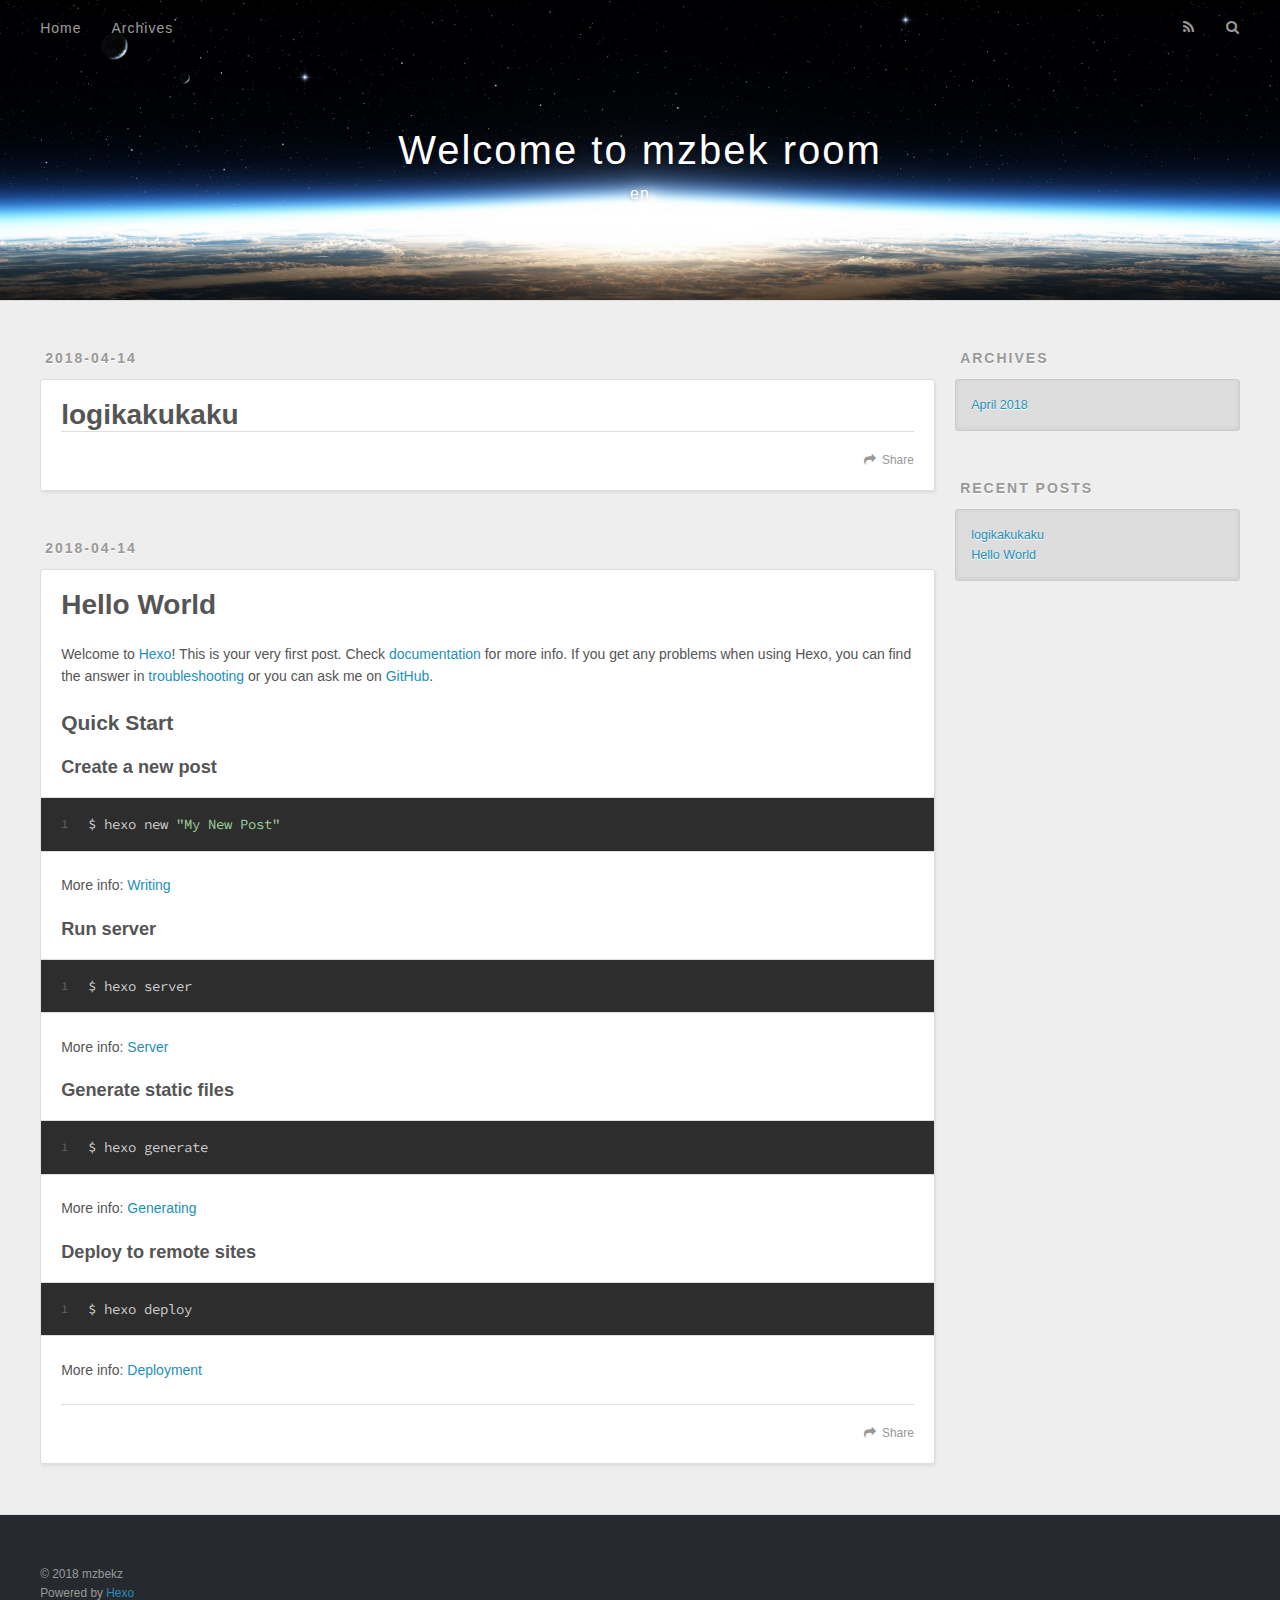
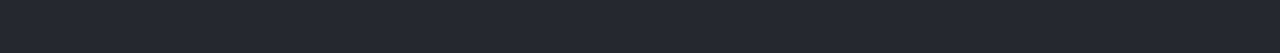
==== index.html @ 64d7f8b0 "take what u can, give nothing back" ====
<!DOCTYPE html>
<html>
<head>
  <meta charset="utf-8">
  

  
  <title>Welcome to mzbek room</title>
  <meta name="viewport" content="width=device-width, initial-scale=1, maximum-scale=1">
  <meta property="og:type" content="website">
<meta property="og:title" content="Welcome to mzbek room">
<meta property="og:url" content="http://mamuth017.github.io/index.html">
<meta property="og:site_name" content="Welcome to mzbek room">
<meta property="og:locale" content="en">
<meta name="twitter:card" content="summary">
<meta name="twitter:title" content="Welcome to mzbek room">
  
    <link rel="alternate" href="/atom.xml" title="Welcome to mzbek room" type="application/atom+xml">
  
  
    <link rel="icon" href="/favicon.png">
  
  
    <link href="//fonts.googleapis.com/css?family=Source+Code+Pro" rel="stylesheet" type="text/css">
  
  <link rel="stylesheet" href="/css/style.css">
</head>

<body>
  <div id="container">
    <div id="wrap">
      <header id="header">
  <div id="banner"></div>
  <div id="header-outer" class="outer">
    <div id="header-title" class="inner">
      <h1 id="logo-wrap">
        <a href="/" id="logo">Welcome to mzbek room</a>
      </h1>
      
        <h2 id="subtitle-wrap">
          <a href="/" id="subtitle">en</a>
        </h2>
      
    </div>
    <div id="header-inner" class="inner">
      <nav id="main-nav">
        <a id="main-nav-toggle" class="nav-icon"></a>
        
          <a class="main-nav-link" href="/">Home</a>
        
          <a class="main-nav-link" href="/archives">Archives</a>
        
      </nav>
      <nav id="sub-nav">
        
          <a id="nav-rss-link" class="nav-icon" href="/atom.xml" title="RSS Feed"></a>
        
        <a id="nav-search-btn" class="nav-icon" title="Search"></a>
      </nav>
      <div id="search-form-wrap">
        <form action="//google.com/search" method="get" accept-charset="UTF-8" class="search-form"><input type="search" name="q" class="search-form-input" placeholder="Search"><button type="submit" class="search-form-submit">&#xF002;</button><input type="hidden" name="sitesearch" value="http://mamuth017.github.io"></form>
      </div>
    </div>
  </div>
</header>
      <div class="outer">
        <section id="main">
  
    <article id="post-logikakukaku" class="article article-type-post" itemscope itemprop="blogPost">
  <div class="article-meta">
    <a href="/2018/04/14/logikakukaku/" class="article-date">
  <time datetime="2018-04-14T16:59:26.000Z" itemprop="datePublished">2018-04-14</time>
</a>
    
  </div>
  <div class="article-inner">
    
    
      <header class="article-header">
        
  
    <h1 itemprop="name">
      <a class="article-title" href="/2018/04/14/logikakukaku/">logikakukaku</a>
    </h1>
  

      </header>
    
    <div class="article-entry" itemprop="articleBody">
      
        
      
    </div>
    <footer class="article-footer">
      <a data-url="http://mamuth017.github.io/2018/04/14/logikakukaku/" data-id="cjfzqhew10001t8jacd1v0y95" class="article-share-link">Share</a>
      
      
    </footer>
  </div>
  
</article>


  
    <article id="post-hello-world" class="article article-type-post" itemscope itemprop="blogPost">
  <div class="article-meta">
    <a href="/2018/04/14/hello-world/" class="article-date">
  <time datetime="2018-04-14T16:30:53.271Z" itemprop="datePublished">2018-04-14</time>
</a>
    
  </div>
  <div class="article-inner">
    
    
      <header class="article-header">
        
  
    <h1 itemprop="name">
      <a class="article-title" href="/2018/04/14/hello-world/">Hello World</a>
    </h1>
  

      </header>
    
    <div class="article-entry" itemprop="articleBody">
      
        <p>Welcome to <a href="https://hexo.io/" target="_blank" rel="noopener">Hexo</a>! This is your very first post. Check <a href="https://hexo.io/docs/" target="_blank" rel="noopener">documentation</a> for more info. If you get any problems when using Hexo, you can find the answer in <a href="https://hexo.io/docs/troubleshooting.html" target="_blank" rel="noopener">troubleshooting</a> or you can ask me on <a href="https://github.com/hexojs/hexo/issues" target="_blank" rel="noopener">GitHub</a>.</p>
<h2 id="Quick-Start"><a href="#Quick-Start" class="headerlink" title="Quick Start"></a>Quick Start</h2><h3 id="Create-a-new-post"><a href="#Create-a-new-post" class="headerlink" title="Create a new post"></a>Create a new post</h3><figure class="highlight bash"><table><tr><td class="gutter"><pre><span class="line">1</span><br></pre></td><td class="code"><pre><span class="line">$ hexo new <span class="string">"My New Post"</span></span><br></pre></td></tr></table></figure>
<p>More info: <a href="https://hexo.io/docs/writing.html" target="_blank" rel="noopener">Writing</a></p>
<h3 id="Run-server"><a href="#Run-server" class="headerlink" title="Run server"></a>Run server</h3><figure class="highlight bash"><table><tr><td class="gutter"><pre><span class="line">1</span><br></pre></td><td class="code"><pre><span class="line">$ hexo server</span><br></pre></td></tr></table></figure>
<p>More info: <a href="https://hexo.io/docs/server.html" target="_blank" rel="noopener">Server</a></p>
<h3 id="Generate-static-files"><a href="#Generate-static-files" class="headerlink" title="Generate static files"></a>Generate static files</h3><figure class="highlight bash"><table><tr><td class="gutter"><pre><span class="line">1</span><br></pre></td><td class="code"><pre><span class="line">$ hexo generate</span><br></pre></td></tr></table></figure>
<p>More info: <a href="https://hexo.io/docs/generating.html" target="_blank" rel="noopener">Generating</a></p>
<h3 id="Deploy-to-remote-sites"><a href="#Deploy-to-remote-sites" class="headerlink" title="Deploy to remote sites"></a>Deploy to remote sites</h3><figure class="highlight bash"><table><tr><td class="gutter"><pre><span class="line">1</span><br></pre></td><td class="code"><pre><span class="line">$ hexo deploy</span><br></pre></td></tr></table></figure>
<p>More info: <a href="https://hexo.io/docs/deployment.html" target="_blank" rel="noopener">Deployment</a></p>

      
    </div>
    <footer class="article-footer">
      <a data-url="http://mamuth017.github.io/2018/04/14/hello-world/" data-id="cjfzqhevt0000t8jaub0g9c91" class="article-share-link">Share</a>
      
      
    </footer>
  </div>
  
</article>


  


</section>
        
          <aside id="sidebar">
  
    

  
    

  
    
  
    
  <div class="widget-wrap">
    <h3 class="widget-title">Archives</h3>
    <div class="widget">
      <ul class="archive-list"><li class="archive-list-item"><a class="archive-list-link" href="/archives/2018/04/">April 2018</a></li></ul>
    </div>
  </div>


  
    
  <div class="widget-wrap">
    <h3 class="widget-title">Recent Posts</h3>
    <div class="widget">
      <ul>
        
          <li>
            <a href="/2018/04/14/logikakukaku/">logikakukaku</a>
          </li>
        
          <li>
            <a href="/2018/04/14/hello-world/">Hello World</a>
          </li>
        
      </ul>
    </div>
  </div>

  
</aside>
        
      </div>
      <footer id="footer">
  
  <div class="outer">
    <div id="footer-info" class="inner">
      &copy; 2018 mzbekz<br>
      Powered by <a href="http://hexo.io/" target="_blank">Hexo</a>
    </div>
  </div>
</footer>
    </div>
    <nav id="mobile-nav">
  
    <a href="/" class="mobile-nav-link">Home</a>
  
    <a href="/archives" class="mobile-nav-link">Archives</a>
  
</nav>
    

<script src="//ajax.googleapis.com/ajax/libs/jquery/2.0.3/jquery.min.js"></script>


  <link rel="stylesheet" href="/fancybox/jquery.fancybox.css">
  <script src="/fancybox/jquery.fancybox.pack.js"></script>


<script src="/js/script.js"></script>



  </div>
</body>
</html>
---- css/style.css ----
body {
  width: 100%;
}
body:before,
body:after {
  content: "";
  display: table;
}
body:after {
  clear: both;
}
html,
body,
div,
span,
applet,
object,
iframe,
h1,
h2,
h3,
h4,
h5,
h6,
p,
blockquote,
pre,
a,
abbr,
acronym,
address,
big,
cite,
code,
del,
dfn,
em,
img,
ins,
kbd,
q,
s,
samp,
small,
strike,
strong,
sub,
sup,
tt,
var,
dl,
dt,
dd,
ol,
ul,
li,
fieldset,
form,
label,
legend,
table,
caption,
tbody,
tfoot,
thead,
tr,
th,
td {
  margin: 0;
  padding: 0;
  border: 0;
  outline: 0;
  font-weight: inherit;
  font-style: inherit;
  font-family: inherit;
  font-size: 100%;
  vertical-align: baseline;
}
body {
  line-height: 1;
  color: #000;
  background: #fff;
}
ol,
ul {
  list-style: none;
}
table {
  border-collapse: separate;
  border-spacing: 0;
  vertical-align: middle;
}
caption,
th,
td {
  text-align: left;
  font-weight: normal;
  vertical-align: middle;
}
a img {
  border: none;
}
input,
button {
  margin: 0;
  padding: 0;
}
input::-moz-focus-inner,
button::-moz-focus-inner {
  border: 0;
  padding: 0;
}
@font-face {
  font-family: FontAwesome;
  font-style: normal;
  font-weight: normal;
  src: url("fonts/fontawesome-webfont.eot?v=#4.0.3");
  src: url("fonts/fontawesome-webfont.eot?#iefix&v=#4.0.3") format("embedded-opentype"), url("fonts/fontawesome-webfont.woff?v=#4.0.3") format("woff"), url("fonts/fontawesome-webfont.ttf?v=#4.0.3") format("truetype"), url("fonts/fontawesome-webfont.svg#fontawesomeregular?v=#4.0.3") format("svg");
}
html,
body,
#container {
  height: 100%;
}
body {
  background: #eee;
  font: 14px -apple-system, BlinkMacSystemFont, "Segoe UI", "Roboto", "Oxygen", "Ubuntu", "Cantarell", "Fira Sans", "Droid Sans", "Helvetica Neue", sans-serif;
  -webkit-text-size-adjust: 100%;
}
.outer {
  max-width: 1220px;
  margin: 0 auto;
  padding: 0 20px;
}
.outer:before,
.outer:after {
  content: "";
  display: table;
}
.outer:after {
  clear: both;
}
.inner {
  display: inline;
  float: left;
  width: 98.33333333333333%;
  margin: 0 0.833333333333333%;
}
.left,
.alignleft {
  float: left;
}
.right,
.alignright {
  float: right;
}
.clear {
  clear: both;
}
#container {
  position: relative;
}
.mobile-nav-on {
  overflow: hidden;
}
#wrap {
  height: 100%;
  width: 100%;
  position: absolute;
  top: 0;
  left: 0;
  -webkit-transition: 0.2s ease-out;
  -moz-transition: 0.2s ease-out;
  -ms-transition: 0.2s ease-out;
  transition: 0.2s ease-out;
  z-index: 1;
  background: #eee;
}
.mobile-nav-on #wrap {
  left: 280px;
}
@media screen and (min-width: 768px) {
  #main {
    display: inline;
    float: left;
    width: 73.33333333333333%;
    margin: 0 0.833333333333333%;
  }
}
.article-date,
.article-category-link,
.archive-year,
.widget-title {
  text-decoration: none;
  text-transform: uppercase;
  letter-spacing: 2px;
  color: #999;
  margin-bottom: 1em;
  margin-left: 5px;
  line-height: 1em;
  text-shadow: 0 1px #fff;
  font-weight: bold;
}
.article-inner,
.archive-article-inner {
  background: #fff;
  -webkit-box-shadow: 1px 2px 3px #ddd;
  box-shadow: 1px 2px 3px #ddd;
  border: 1px solid #ddd;
  border-radius: 3px;
}
.article-entry h1,
.widget h1 {
  font-size: 2em;
}
.article-entry h2,
.widget h2 {
  font-size: 1.5em;
}
.article-entry h3,
.widget h3 {
  font-size: 1.3em;
}
.article-entry h4,
.widget h4 {
  font-size: 1.2em;
}
.article-entry h5,
.widget h5 {
  font-size: 1em;
}
.article-entry h6,
.widget h6 {
  font-size: 1em;
  color: #999;
}
.article-entry hr,
.widget hr {
  border: 1px dashed #ddd;
}
.article-entry strong,
.widget strong {
  font-weight: bold;
}
.article-entry em,
.widget em,
.article-entry cite,
.widget cite {
  font-style: italic;
}
.article-entry sup,
.widget sup,
.article-entry sub,
.widget sub {
  font-size: 0.75em;
  line-height: 0;
  position: relative;
  vertical-align: baseline;
}
.article-entry sup,
.widget sup {
  top: -0.5em;
}
.article-entry sub,
.widget sub {
  bottom: -0.2em;
}
.article-entry small,
.widget small {
  font-size: 0.85em;
}
.article-entry acronym,
.widget acronym,
.article-entry abbr,
.widget abbr {
  border-bottom: 1px dotted;
}
.article-entry ul,
.widget ul,
.article-entry ol,
.widget ol,
.article-entry dl,
.widget dl {
  margin: 0 20px;
  line-height: 1.6em;
}
.article-entry ul ul,
.widget ul ul,
.article-entry ol ul,
.widget ol ul,
.article-entry ul ol,
.widget ul ol,
.article-entry ol ol,
.widget ol ol {
  margin-top: 0;
  margin-bottom: 0;
}
.article-entry ul,
.widget ul {
  list-style: disc;
}
.article-entry ol,
.widget ol {
  list-style: decimal;
}
.article-entry dt,
.widget dt {
  font-weight: bold;
}
#header {
  height: 300px;
  position: relative;
  border-bottom: 1px solid #ddd;
}
#header:before,
#header:after {
  content: "";
  position: absolute;
  left: 0;
  right: 0;
  height: 40px;
}
#header:before {
  top: 0;
  background: -webkit-linear-gradient(rgba(0,0,0,0.2), transparent);
  background: -moz-linear-gradient(rgba(0,0,0,0.2), transparent);
  background: -ms-linear-gradient(rgba(0,0,0,0.2), transparent);
  background: linear-gradient(rgba(0,0,0,0.2), transparent);
}
#header:after {
  bottom: 0;
  background: -webkit-linear-gradient(transparent, rgba(0,0,0,0.2));
  background: -moz-linear-gradient(transparent, rgba(0,0,0,0.2));
  background: -ms-linear-gradient(transparent, rgba(0,0,0,0.2));
  background: linear-gradient(transparent, rgba(0,0,0,0.2));
}
#header-outer {
  height: 100%;
  position: relative;
}
#header-inner {
  position: relative;
  overflow: hidden;
}
#banner {
  position: absolute;
  top: 0;
  left: 0;
  width: 100%;
  height: 100%;
  background: url("images/banner.jpg") center #000;
  -webkit-background-size: cover;
  -moz-background-size: cover;
  background-size: cover;
  z-index: -1;
}
#header-title {
  text-align: center;
  height: 40px;
  position: absolute;
  top: 50%;
  left: 0;
  margin-top: -20px;
}
#logo,
#subtitle {
  text-decoration: none;
  color: #fff;
  font-weight: 300;
  text-shadow: 0 1px 4px rgba(0,0,0,0.3);
}
#logo {
  font-size: 40px;
  line-height: 40px;
  letter-spacing: 2px;
}
#subtitle {
  font-size: 16px;
  line-height: 16px;
  letter-spacing: 1px;
}
#subtitle-wrap {
  margin-top: 16px;
}
#main-nav {
  float: left;
  margin-left: -15px;
}
.nav-icon,
.main-nav-link {
  float: left;
  color: #fff;
  opacity: 0.6;
  text-decoration: none;
  text-shadow: 0 1px rgba(0,0,0,0.2);
  -webkit-transition: opacity 0.2s;
  -moz-transition: opacity 0.2s;
  -ms-transition: opacity 0.2s;
  transition: opacity 0.2s;
  display: block;
  padding: 20px 15px;
}
.nav-icon:hover,
.main-nav-link:hover {
  opacity: 1;
}
.nav-icon {
  font-family: FontAwesome;
  text-align: center;
  font-size: 14px;
  width: 14px;
  height: 14px;
  padding: 20px 15px;
  position: relative;
  cursor: pointer;
}
.main-nav-link {
  font-weight: 300;
  letter-spacing: 1px;
}
@media screen and (max-width: 479px) {
  .main-nav-link {
    display: none;
  }
}
#main-nav-toggle {
  display: none;
}
#main-nav-toggle:before {
  content: "\f0c9";
}
@media screen and (max-width: 479px) {
  #main-nav-toggle {
    display: block;
  }
}
#sub-nav {
  float: right;
  margin-right: -15px;
}
#nav-rss-link:before {
  content: "\f09e";
}
#nav-search-btn:before {
  content: "\f002";
}
#search-form-wrap {
  position: absolute;
  top: 15px;
  width: 150px;
  height: 30px;
  right: -150px;
  opacity: 0;
  -webkit-transition: 0.2s ease-out;
  -moz-transition: 0.2s ease-out;
  -ms-transition: 0.2s ease-out;
  transition: 0.2s ease-out;
}
#search-form-wrap.on {
  opacity: 1;
  right: 0;
}
@media screen and (max-width: 479px) {
  #search-form-wrap {
    width: 100%;
    right: -100%;
  }
}
.search-form {
  position: absolute;
  top: 0;
  left: 0;
  right: 0;
  background: #fff;
  padding: 5px 15px;
  border-radius: 15px;
  -webkit-box-shadow: 0 0 10px rgba(0,0,0,0.3);
  box-shadow: 0 0 10px rgba(0,0,0,0.3);
}
.search-form-input {
  border: none;
  background: none;
  color: #555;
  width: 100%;
  font: 13px -apple-system, BlinkMacSystemFont, "Segoe UI", "Roboto", "Oxygen", "Ubuntu", "Cantarell", "Fira Sans", "Droid Sans", "Helvetica Neue", sans-serif;
  outline: none;
}
.search-form-input::-webkit-search-results-decoration,
.search-form-input::-webkit-search-cancel-button {
  -webkit-appearance: none;
}
.search-form-submit {
  position: absolute;
  top: 50%;
  right: 10px;
  margin-top: -7px;
  font: 13px FontAwesome;
  border: none;
  background: none;
  color: #bbb;
  cursor: pointer;
}
.search-form-submit:hover,
.search-form-submit:focus {
  color: #777;
}
.article {
  margin: 50px 0;
}
.article-inner {
  overflow: hidden;
}
.article-meta:before,
.article-meta:after {
  content: "";
  display: table;
}
.article-meta:after {
  clear: both;
}
.article-date {
  float: left;
}
.article-category {
  float: left;
  line-height: 1em;
  color: #ccc;
  text-shadow: 0 1px #fff;
  margin-left: 8px;
}
.article-category:before {
  content: "\2022";
}
.article-category-link {
  margin: 0 12px 1em;
}
.article-header {
  padding: 20px 20px 0;
}
.article-title {
  text-decoration: none;
  font-size: 2em;
  font-weight: bold;
  color: #555;
  line-height: 1.1em;
  -webkit-transition: color 0.2s;
  -moz-transition: color 0.2s;
  -ms-transition: color 0.2s;
  transition: color 0.2s;
}
a.article-title:hover {
  color: #258fb8;
}
.article-entry {
  color: #555;
  padding: 0 20px;
}
.article-entry:before,
.article-entry:after {
  content: "";
  display: table;
}
.article-entry:after {
  clear: both;
}
.article-entry p,
.article-entry table {
  line-height: 1.6em;
  margin: 1.6em 0;
}
.article-entry h1,
.article-entry h2,
.article-entry h3,
.article-entry h4,
.article-entry h5,
.article-entry h6 {
  font-weight: bold;
}
.article-entry h1,
.article-entry h2,
.article-entry h3,
.article-entry h4,
.article-entry h5,
.article-entry h6 {
  line-height: 1.1em;
  margin: 1.1em 0;
}
.article-entry a {
  color: #258fb8;
  text-decoration: none;
}
.article-entry a:hover {
  text-decoration: underline;
}
.article-entry ul,
.article-entry ol,
.article-entry dl {
  margin-top: 1.6em;
  margin-bottom: 1.6em;
}
.article-entry img,
.article-entry video {
  max-width: 100%;
  height: auto;
  display: block;
  margin: auto;
}
.article-entry iframe {
  border: none;
}
.article-entry table {
  width: 100%;
  border-collapse: collapse;
  border-spacing: 0;
}
.article-entry th {
  font-weight: bold;
  border-bottom: 3px solid #ddd;
  padding-bottom: 0.5em;
}
.article-entry td {
  border-bottom: 1px solid #ddd;
  padding: 10px 0;
}
.article-entry blockquote {
  font-family: Georgia, "Times New Roman", serif;
  font-size: 1.4em;
  margin: 1.6em 20px;
  text-align: center;
}
.article-entry blockquote footer {
  font-size: 14px;
  margin: 1.6em 0;
  font-family: -apple-system, BlinkMacSystemFont, "Segoe UI", "Roboto", "Oxygen", "Ubuntu", "Cantarell", "Fira Sans", "Droid Sans", "Helvetica Neue", sans-serif;
}
.article-entry blockquote footer cite:before {
  content: "—";
  padding: 0 0.5em;
}
.article-entry .pullquote {
  text-align: left;
  width: 45%;
  margin: 0;
}
.article-entry .pullquote.left {
  margin-left: 0.5em;
  margin-right: 1em;
}
.article-entry .pullquote.right {
  margin-right: 0.5em;
  margin-left: 1em;
}
.article-entry .caption {
  color: #999;
  display: block;
  font-size: 0.9em;
  margin-top: 0.5em;
  position: relative;
  text-align: center;
}
.article-entry .video-container {
  position: relative;
  padding-top: 56.25%;
  height: 0;
  overflow: hidden;
}
.article-entry .video-container iframe,
.article-entry .video-container object,
.article-entry .video-container embed {
  position: absolute;
  top: 0;
  left: 0;
  width: 100%;
  height: 100%;
  margin-top: 0;
}
.article-more-link a {
  display: inline-block;
  line-height: 1em;
  padding: 6px 15px;
  border-radius: 15px;
  background: #eee;
  color: #999;
  text-shadow: 0 1px #fff;
  text-decoration: none;
}
.article-more-link a:hover {
  background: #258fb8;
  color: #fff;
  text-decoration: none;
  text-shadow: 0 1px #1e7293;
}
.article-footer {
  font-size: 0.85em;
  line-height: 1.6em;
  border-top: 1px solid #ddd;
  padding-top: 1.6em;
  margin: 0 20px 20px;
}
.article-footer:before,
.article-footer:after {
  content: "";
  display: table;
}
.article-footer:after {
  clear: both;
}
.article-footer a {
  color: #999;
  text-decoration: none;
}
.article-footer a:hover {
  color: #555;
}
.article-tag-list-item {
  float: left;
  margin-right: 10px;
}
.article-tag-list-link:before {
  content: "#";
}
.article-comment-link {
  float: right;
}
.article-comment-link:before {
  content: "\f075";
  font-family: FontAwesome;
  padding-right: 8px;
}
.article-share-link {
  cursor: pointer;
  float: right;
  margin-left: 20px;
}
.article-share-link:before {
  content: "\f064";
  font-family: FontAwesome;
  padding-right: 6px;
}
#article-nav {
  position: relative;
}
#article-nav:before,
#article-nav:after {
  content: "";
  display: table;
}
#article-nav:after {
  clear: both;
}
@media screen and (min-width: 768px) {
  #article-nav {
    margin: 50px 0;
  }
  #article-nav:before {
    width: 8px;
    height: 8px;
    position: absolute;
    top: 50%;
    left: 50%;
    margin-top: -4px;
    margin-left: -4px;
    content: "";
    border-radius: 50%;
    background: #ddd;
    -webkit-box-shadow: 0 1px 2px #fff;
    box-shadow: 0 1px 2px #fff;
  }
}
.article-nav-link-wrap {
  text-decoration: none;
  text-shadow: 0 1px #fff;
  color: #999;
  -webkit-box-sizing: border-box;
  -moz-box-sizing: border-box;
  box-sizing: border-box;
  margin-top: 50px;
  text-align: center;
  display: block;
}
.article-nav-link-wrap:hover {
  color: #555;
}
@media screen and (min-width: 768px) {
  .article-nav-link-wrap {
    width: 50%;
    margin-top: 0;
  }
}
@media screen and (min-width: 768px) {
  #article-nav-newer {
    float: left;
    text-align: right;
    padding-right: 20px;
  }
}
@media screen and (min-width: 768px) {
  #article-nav-older {
    float: right;
    text-align: left;
    padding-left: 20px;
  }
}
.article-nav-caption {
  text-transform: uppercase;
  letter-spacing: 2px;
  color: #ddd;
  line-height: 1em;
  font-weight: bold;
}
#article-nav-newer .article-nav-caption {
  margin-right: -2px;
}
.article-nav-title {
  font-size: 0.85em;
  line-height: 1.6em;
  margin-top: 0.5em;
}
.article-share-box {
  position: absolute;
  display: none;
  background: #fff;
  -webkit-box-shadow: 1px 2px 10px rgba(0,0,0,0.2);
  box-shadow: 1px 2px 10px rgba(0,0,0,0.2);
  border-radius: 3px;
  margin-left: -145px;
  overflow: hidden;
  z-index: 1;
}
.article-share-box.on {
  display: block;
}
.article-share-input {
  width: 100%;
  background: none;
  -webkit-box-sizing: border-box;
  -moz-box-sizing: border-box;
  box-sizing: border-box;
  font: 14px -apple-system, BlinkMacSystemFont, "Segoe UI", "Roboto", "Oxygen", "Ubuntu", "Cantarell", "Fira Sans", "Droid Sans", "Helvetica Neue", sans-serif;
  padding: 0 15px;
  color: #555;
  outline: none;
  border: 1px solid #ddd;
  border-radius: 3px 3px 0 0;
  height: 36px;
  line-height: 36px;
}
.article-share-links {
  background: #eee;
}
.article-share-links:before,
.article-share-links:after {
  content: "";
  display: table;
}
.article-share-links:after {
  clear: both;
}
.article-share-twitter,
.article-share-facebook,
.article-share-pinterest,
.article-share-google {
  width: 50px;
  height: 36px;
  display: block;
  float: left;
  position: relative;
  color: #999;
  text-shadow: 0 1px #fff;
}
.article-share-twitter:before,
.article-share-facebook:before,
.article-share-pinterest:before,
.article-share-google:before {
  font-size: 20px;
  font-family: FontAwesome;
  width: 20px;
  height: 20px;
  position: absolute;
  top: 50%;
  left: 50%;
  margin-top: -10px;
  margin-left: -10px;
  text-align: center;
}
.article-share-twitter:hover,
.article-share-facebook:hover,
.article-share-pinterest:hover,
.article-share-google:hover {
  color: #fff;
}
.article-share-twitter:before {
  content: "\f099";
}
.article-share-twitter:hover {
  background: #00aced;
  text-shadow: 0 1px #008abe;
}
.article-share-facebook:before {
  content: "\f09a";
}
.article-share-facebook:hover {
  background: #3b5998;
  text-shadow: 0 1px #2f477a;
}
.article-share-pinterest:before {
  content: "\f0d2";
}
.article-share-pinterest:hover {
  background: #cb2027;
  text-shadow: 0 1px #a21a1f;
}
.article-share-google:before {
  content: "\f0d5";
}
.article-share-google:hover {
  background: #dd4b39;
  text-shadow: 0 1px #be3221;
}
.article-gallery {
  background: #000;
  position: relative;
}
.article-gallery-photos {
  position: relative;
  overflow: hidden;
}
.article-gallery-img {
  display: none;
  max-width: 100%;
}
.article-gallery-img:first-child {
  display: block;
}
.article-gallery-img.loaded {
  position: absolute;
  display: block;
}
.article-gallery-img img {
  display: block;
  max-width: 100%;
  margin: 0 auto;
}
#comments {
  background: #fff;
  -webkit-box-shadow: 1px 2px 3px #ddd;
  box-shadow: 1px 2px 3px #ddd;
  padding: 20px;
  border: 1px solid #ddd;
  border-radius: 3px;
  margin: 50px 0;
}
#comments a {
  color: #258fb8;
}
.archives-wrap {
  margin: 50px 0;
}
.archives:before,
.archives:after {
  content: "";
  display: table;
}
.archives:after {
  clear: both;
}
.archive-year-wrap {
  margin-bottom: 1em;
}
.archives {
  -webkit-column-gap: 10px;
  -moz-column-gap: 10px;
  column-gap: 10px;
}
@media screen and (min-width: 480px) and (max-width: 767px) {
  .archives {
    -webkit-column-count: 2;
    -moz-column-count: 2;
    column-count: 2;
  }
}
@media screen and (min-width: 768px) {
  .archives {
    -webkit-column-count: 3;
    -moz-column-count: 3;
    column-count: 3;
  }
}
.archive-article {
  -webkit-column-break-inside: avoid;
  page-break-inside: avoid;
  overflow: hidden;
  break-inside: avoid-column;
}
.archive-article-inner {
  padding: 10px;
  margin-bottom: 15px;
}
.archive-article-title {
  text-decoration: none;
  font-weight: bold;
  color: #555;
  -webkit-transition: color 0.2s;
  -moz-transition: color 0.2s;
  -ms-transition: color 0.2s;
  transition: color 0.2s;
  line-height: 1.6em;
}
.archive-article-title:hover {
  color: #258fb8;
}
.archive-article-footer {
  margin-top: 1em;
}
.archive-article-date {
  color: #999;
  text-decoration: none;
  font-size: 0.85em;
  line-height: 1em;
  margin-bottom: 0.5em;
  display: block;
}
#page-nav {
  margin: 50px auto;
  background: #fff;
  -webkit-box-shadow: 1px 2px 3px #ddd;
  box-shadow: 1px 2px 3px #ddd;
  border: 1px solid #ddd;
  border-radius: 3px;
  text-align: center;
  color: #999;
  overflow: hidden;
}
#page-nav:before,
#page-nav:after {
  content: "";
  display: table;
}
#page-nav:after {
  clear: both;
}
#page-nav a,
#page-nav span {
  padding: 10px 20px;
  line-height: 1;
  height: 2ex;
}
#page-nav a {
  color: #999;
  text-decoration: none;
}
#page-nav a:hover {
  background: #999;
  color: #fff;
}
#page-nav .prev {
  float: left;
}
#page-nav .next {
  float: right;
}
#page-nav .page-number {
  display: inline-block;
}
@media screen and (max-width: 479px) {
  #page-nav .page-number {
    display: none;
  }
}
#page-nav .current {
  color: #555;
  font-weight: bold;
}
#page-nav .space {
  color: #ddd;
}
#footer {
  background: #262a30;
  padding: 50px 0;
  border-top: 1px solid #ddd;
  color: #999;
}
#footer a {
  color: #258fb8;
  text-decoration: none;
}
#footer a:hover {
  text-decoration: underline;
}
#footer-info {
  line-height: 1.6em;
  font-size: 0.85em;
}
.article-entry pre,
.article-entry .highlight {
  background: #2d2d2d;
  margin: 0 -20px;
  padding: 15px 20px;
  border-style: solid;
  border-color: #ddd;
  border-width: 1px 0;
  overflow: auto;
  color: #ccc;
  line-height: 22.400000000000002px;
}
.article-entry .highlight .gutter pre,
.article-entry .gist .gist-file .gist-data .line-numbers {
  color: #666;
  font-size: 0.85em;
}
.article-entry pre,
.article-entry code {
  font-family: "Source Code Pro", Consolas, Monaco, Menlo, Consolas, monospace;
}
.article-entry code {
  background: #eee;
  text-shadow: 0 1px #fff;
  padding: 0 0.3em;
}
.article-entry pre code {
  background: none;
  text-shadow: none;
  padding: 0;
}
.article-entry .highlight pre {
  border: none;
  margin: 0;
  padding: 0;
}
.article-entry .highlight table {
  margin: 0;
  width: auto;
}
.article-entry .highlight td {
  border: none;
  padding: 0;
}
.article-entry .highlight figcaption {
  font-size: 0.85em;
  color: #999;
  line-height: 1em;
  margin-bottom: 1em;
}
.article-entry .highlight figcaption:before,
.article-entry .highlight figcaption:after {
  content: "";
  display: table;
}
.article-entry .highlight figcaption:after {
  clear: both;
}
.article-entry .highlight figcaption a {
  float: right;
}
.article-entry .highlight .gutter pre {
  text-align: right;
  padding-right: 20px;
}
.article-entry .highlight .line {
  height: 22.400000000000002px;
}
.article-entry .highlight .line.marked {
  background: #515151;
}
.article-entry .gist {
  margin: 0 -20px;
  border-style: solid;
  border-color: #ddd;
  border-width: 1px 0;
  background: #2d2d2d;
  padding: 15px 20px 15px 0;
}
.article-entry .gist .gist-file {
  border: none;
  font-family: "Source Code Pro", Consolas, Monaco, Menlo, Consolas, monospace;
  margin: 0;
}
.article-entry .gist .gist-file .gist-data {
  background: none;
  border: none;
}
.article-entry .gist .gist-file .gist-data .line-numbers {
  background: none;
  border: none;
  padding: 0 20px 0 0;
}
.article-entry .gist .gist-file .gist-data .line-data {
  padding: 0 !important;
}
.article-entry .gist .gist-file .highlight {
  margin: 0;
  padding: 0;
  border: none;
}
.article-entry .gist .gist-file .gist-meta {
  background: #2d2d2d;
  color: #999;
  font: 0.85em -apple-system, BlinkMacSystemFont, "Segoe UI", "Roboto", "Oxygen", "Ubuntu", "Cantarell", "Fira Sans", "Droid Sans", "Helvetica Neue", sans-serif;
  text-shadow: 0 0;
  padding: 0;
  margin-top: 1em;
  margin-left: 20px;
}
.article-entry .gist .gist-file .gist-meta a {
  color: #258fb8;
  font-weight: normal;
}
.article-entry .gist .gist-file .gist-meta a:hover {
  text-decoration: underline;
}
pre .comment,
pre .title {
  color: #999;
}
pre .variable,
pre .attribute,
pre .tag,
pre .regexp,
pre .ruby .constant,
pre .xml .tag .title,
pre .xml .pi,
pre .xml .doctype,
pre .html .doctype,
pre .css .id,
pre .css .class,
pre .css .pseudo {
  color: #f2777a;
}
pre .number,
pre .preprocessor,
pre .built_in,
pre .literal,
pre .params,
pre .constant {
  color: #f99157;
}
pre .class,
pre .ruby .class .title,
pre .css .rules .attribute {
  color: #9c9;
}
pre .string,
pre .value,
pre .inheritance,
pre .header,
pre .ruby .symbol,
pre .xml .cdata {
  color: #9c9;
}
pre .css .hexcolor {
  color: #6cc;
}
pre .function,
pre .python .decorator,
pre .python .title,
pre .ruby .function .title,
pre .ruby .title .keyword,
pre .perl .sub,
pre .javascript .title,
pre .coffeescript .title {
  color: #69c;
}
pre .keyword,
pre .javascript .function {
  color: #c9c;
}
@media screen and (max-width: 479px) {
  #mobile-nav {
    position: absolute;
    top: 0;
    left: 0;
    width: 280px;
    height: 100%;
    background: #191919;
    border-right: 1px solid #fff;
  }
}
@media screen and (max-width: 479px) {
  .mobile-nav-link {
    display: block;
    color: #999;
    text-decoration: none;
    padding: 15px 20px;
    font-weight: bold;
  }
  .mobile-nav-link:hover {
    color: #fff;
  }
}
@media screen and (min-width: 768px) {
  #sidebar {
    display: inline;
    float: left;
    width: 23.333333333333332%;
    margin: 0 0.833333333333333%;
  }
}
.widget-wrap {
  margin: 50px 0;
}
.widget {
  color: #777;
  text-shadow: 0 1px #fff;
  background: #ddd;
  -webkit-box-shadow: 0 -1px 4px #ccc inset;
  box-shadow: 0 -1px 4px #ccc inset;
  border: 1px solid #ccc;
  padding: 15px;
  border-radius: 3px;
}
.widget a {
  color: #258fb8;
  text-decoration: none;
}
.widget a:hover {
  text-decoration: underline;
}
.widget ul ul,
.widget ol ul,
.widget dl ul,
.widget ul ol,
.widget ol ol,
.widget dl ol,
.widget ul dl,
.widget ol dl,
.widget dl dl {
  margin-left: 15px;
  list-style: disc;
}
.widget {
  line-height: 1.6em;
  word-wrap: break-word;
  font-size: 0.9em;
}
.widget ul,
.widget ol {
  list-style: none;
  margin: 0;
}
.widget ul ul,
.widget ol ul,
.widget ul ol,
.widget ol ol {
  margin: 0 20px;
}
.widget ul ul,
.widget ol ul {
  list-style: disc;
}
.widget ul ol,
.widget ol ol {
  list-style: decimal;
}
.category-list-count,
.tag-list-count,
.archive-list-count {
  padding-left: 5px;
  color: #999;
  font-size: 0.85em;
}
.category-list-count:before,
.tag-list-count:before,
.archive-list-count:before {
  content: "(";
}
.category-list-count:after,
.tag-list-count:after,
.archive-list-count:after {
  content: ")";
}
.tagcloud a {
  margin-right: 5px;
  display: inline-block;
}
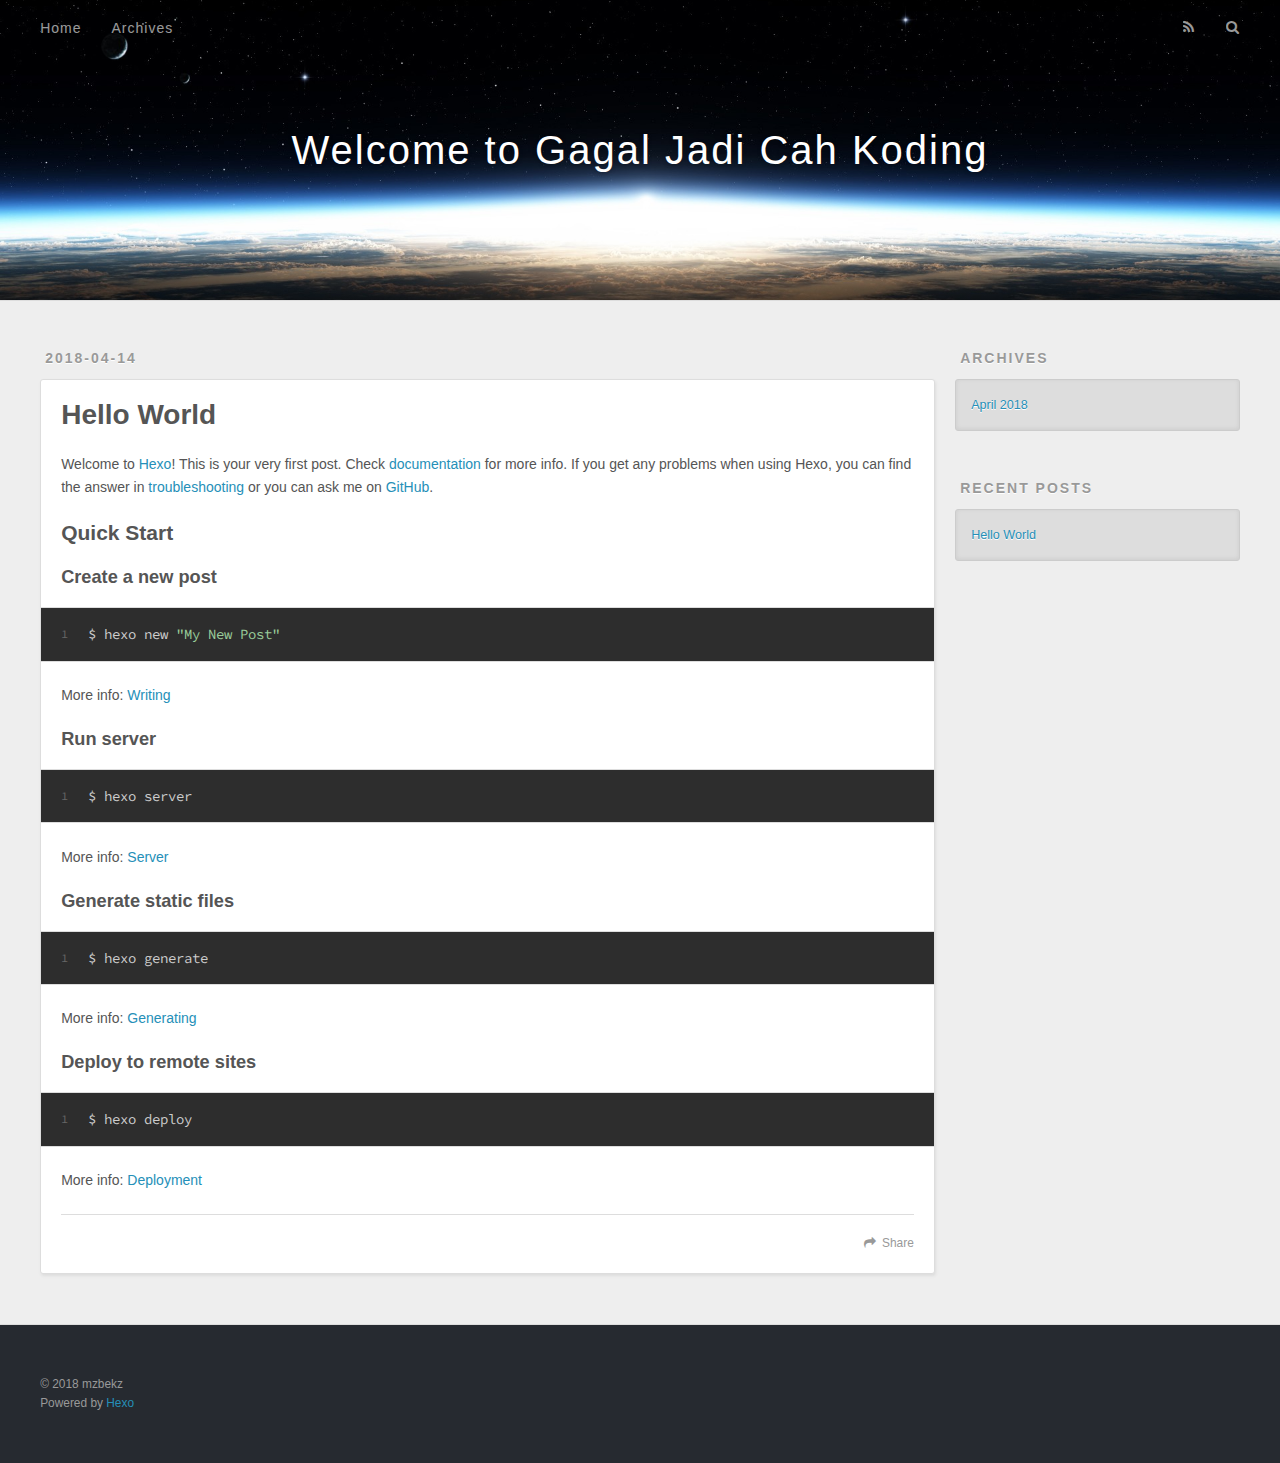
==== commit f66c7dbe: "hashjembut" ====
--- a/index.html
+++ b/index.html
@@ -5,17 +5,17 @@
   
 
   
-  <title>Welcome to mzbek room</title>
+  <title>Welcome to Gagal Jadi Cah Koding</title>
   <meta name="viewport" content="width=device-width, initial-scale=1, maximum-scale=1">
   <meta property="og:type" content="website">
-<meta property="og:title" content="Welcome to mzbek room">
+<meta property="og:title" content="Welcome to Gagal Jadi Cah Koding">
 <meta property="og:url" content="http://mamuth017.github.io/index.html">
-<meta property="og:site_name" content="Welcome to mzbek room">
+<meta property="og:site_name" content="Welcome to Gagal Jadi Cah Koding">
 <meta property="og:locale" content="en">
 <meta name="twitter:card" content="summary">
-<meta name="twitter:title" content="Welcome to mzbek room">
+<meta name="twitter:title" content="Welcome to Gagal Jadi Cah Koding">
   
-    <link rel="alternate" href="/atom.xml" title="Welcome to mzbek room" type="application/atom+xml">
+    <link rel="alternate" href="/atom.xml" title="Welcome to Gagal Jadi Cah Koding" type="application/atom+xml">
   
   
     <link rel="icon" href="/favicon.png">
@@ -34,12 +34,8 @@
   <div id="header-outer" class="outer">
     <div id="header-title" class="inner">
       <h1 id="logo-wrap">
-        <a href="/" id="logo">Welcome to mzbek room</a>
+        <a href="/" id="logo">Welcome to Gagal Jadi Cah Koding</a>
       </h1>
-      
-        <h2 id="subtitle-wrap">
-          <a href="/" id="subtitle">en</a>
-        </h2>
       
     </div>
     <div id="header-inner" class="inner">
@@ -65,42 +61,6 @@
 </header>
       <div class="outer">
         <section id="main">
-  
-    <article id="post-logikakukaku" class="article article-type-post" itemscope itemprop="blogPost">
-  <div class="article-meta">
-    <a href="/2018/04/14/logikakukaku/" class="article-date">
-  <time datetime="2018-04-14T16:59:26.000Z" itemprop="datePublished">2018-04-14</time>
-</a>
-    
-  </div>
-  <div class="article-inner">
-    
-    
-      <header class="article-header">
-        
-  
-    <h1 itemprop="name">
-      <a class="article-title" href="/2018/04/14/logikakukaku/">logikakukaku</a>
-    </h1>
-  
-
-      </header>
-    
-    <div class="article-entry" itemprop="articleBody">
-      
-        
-      
-    </div>
-    <footer class="article-footer">
-      <a data-url="http://mamuth017.github.io/2018/04/14/logikakukaku/" data-id="cjfzqhew10001t8jacd1v0y95" class="article-share-link">Share</a>
-      
-      
-    </footer>
-  </div>
-  
-</article>
-
-
   
     <article id="post-hello-world" class="article article-type-post" itemscope itemprop="blogPost">
   <div class="article-meta">
@@ -137,7 +97,7 @@
       
     </div>
     <footer class="article-footer">
-      <a data-url="http://mamuth017.github.io/2018/04/14/hello-world/" data-id="cjfzqhevt0000t8jaub0g9c91" class="article-share-link">Share</a>
+      <a data-url="http://mamuth017.github.io/2018/04/14/hello-world/" data-id="cjg0fxm250000efja3po4hgfh" class="article-share-link">Share</a>
       
       
     </footer>
@@ -176,10 +136,6 @@
     <h3 class="widget-title">Recent Posts</h3>
     <div class="widget">
       <ul>
-        
-          <li>
-            <a href="/2018/04/14/logikakukaku/">logikakukaku</a>
-          </li>
         
           <li>
             <a href="/2018/04/14/hello-world/">Hello World</a>
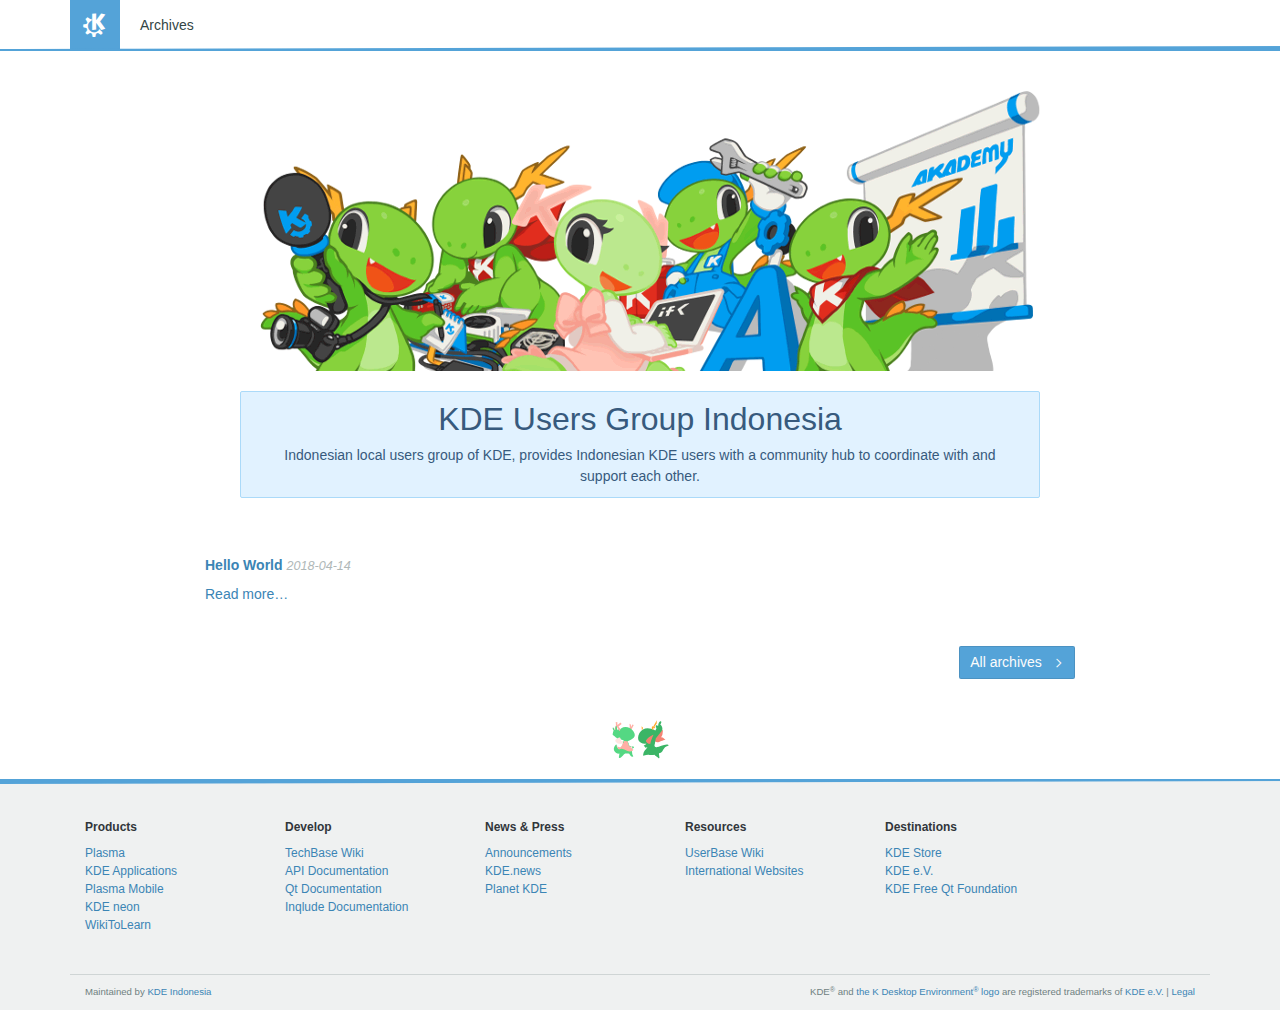
==== commit 2a686193: "hashjembut" ====
--- a/index.html
+++ b/index.html
@@ -1,184 +1,159 @@
-<!DOCTYPE html>
-<html>
-<head>
-  <meta charset="utf-8">
-  
+<html lang="en">
+        
+    <head>
+        <meta charset="utf-8">
+        
+        <title>Welcome to Gagal Jadi Cah Koding</title>
+        <meta name="viewport" content="width=device-width, initial-scale=1, shrink-to-fit=no">
+        <meta name="description" content="">
+        <meta name="author" content="">
+        <link rel="icon" href="favicon.html">
+    
+        <!-- Icons -->
+        <link href="/aether/media/192x192.png" rel="icon" sizes="192x192" />
+        <link href="/aether/media/180x180.png" rel="apple-touch-icon" sizes="180x180" />
+        <link href="/aether/media/128x128.svg" rel="icon" sizes="128x128" />
+        <link href="/aether/media/64x64.svg" rel="icon" sizes="64x64" />
+        <link href="/aether/media/32x32.svg" rel="icon" sizes="32x32" />
+        <link href="/aether/media/24x24.svg" rel="icon" sizes="24x24" />
+        <link href="/aether/media/16x16.svg" rel="icon" sizes="16x16" />
+        
+        <!-- Bootstrap core CSS -->
+        <link rel="stylesheet" href="/css/bootstrap.min.css">
+        
+        <!-- Aether CSS Files -->
+        <link rel="stylesheet" href="/css/aetherCore.css">
+        <link rel="stylesheet" href="/css/glyphs.css">
+        <link rel="stylesheet" href="/css/header.css">
+        <link rel="stylesheet" href="/css/social.css">
 
-  
-  <title>Welcome to Gagal Jadi Cah Koding</title>
-  <meta name="viewport" content="width=device-width, initial-scale=1, maximum-scale=1">
-  <meta property="og:type" content="website">
-<meta property="og:title" content="Welcome to Gagal Jadi Cah Koding">
-<meta property="og:url" content="http://mamuth017.github.io/index.html">
-<meta property="og:site_name" content="Welcome to Gagal Jadi Cah Koding">
-<meta property="og:locale" content="en">
-<meta name="twitter:card" content="summary">
-<meta name="twitter:title" content="Welcome to Gagal Jadi Cah Koding">
-  
-    <link rel="alternate" href="/atom.xml" title="Welcome to Gagal Jadi Cah Koding" type="application/atom+xml">
-  
-  
-    <link rel="icon" href="/favicon.png">
-  
-  
-    <link href="//fonts.googleapis.com/css?family=Source+Code+Pro" rel="stylesheet" type="text/css">
-  
-  <link rel="stylesheet" href="/css/style.css">
-</head>
+        <link rel="stylesheet" href="/css/portal.css">
+        <link rel="stylesheet" href="/css/blog.css">
+        <!-- Page specific, all should be async -->
 
-<body>
-  <div id="container">
-    <div id="wrap">
-      <header id="header">
-  <div id="banner"></div>
-  <div id="header-outer" class="outer">
-    <div id="header-title" class="inner">
-      <h1 id="logo-wrap">
-        <a href="/" id="logo">Welcome to Gagal Jadi Cah Koding</a>
-      </h1>
-      
-    </div>
-    <div id="header-inner" class="inner">
-      <nav id="main-nav">
-        <a id="main-nav-toggle" class="nav-icon"></a>
+        <!-- Font Awesome -->
+        <script defer src="/fontawesome/js/fontawesome-all.js"></script>
         
-          <a class="main-nav-link" href="/">Home</a>
+    </head>
+    
+    <body>
+            <!-- Menu -->
+            
+        <header class="header clearfix">		
+            <nav id="kHeaderNav" class="navbar navbar-toggleable-md container-fluid" >
+                <button class="navbar-toggler navbar-toggler-right" type="button" data-toggle="collapse" data-target="#navbarsExampleDefault" aria-controls="navbarsExampleDefault" aria-expanded="false" aria-label="Toggle navigation">
+                    <span class="navbar-toggler-icon"></span>
+                </button>
+                <a class="navbar-brand active" href="/" id="KGlobalLogo">KDE</a>
+
+                <div class="collapse navbar-collapse" id="navbarsExampleDefault">
+                    <ul class="navbar-nav mr-auto">
+                        
+                        <li class="nav-item">
+                            <a class="nav-item" href="/archives/">Archives</a>
+                        </li>
+                        
+                    </ul>
+                </div>
+            </nav>
+        </header>
+
+            
+        <img src="/images/community-konqis.png" style="width: 100%; max-width: 800px; display: block; margin: 20px auto;" />
+        <aside id="kWelcome" style="max-width: 800px; margin-left: auto; margin-right: auto; text-align: center;">
+            <h2>KDE Users Group Indonesia</h2>
+            Indonesian local users group of KDE, provides Indonesian KDE users with a community hub to coordinate with and support each other.
+        </aside>
+
+        <main class="container" style="width: 100%; max-width: 900px; display: block; margin: 20px auto;">
+            
+            <div class="row">
+                <section id="announcement-feed" class="col-md">
+                    <!-- <h2 style="margin-bottom: 20px;">Recent Posts</h2> -->
+                    
+                        <ul>
+                            <li>
+                                <h1>
+                                    <a href="/2018/04/14/hello-world/">Hello World</a> <i>2018-04-14</i>
+                                </h1>
+                                
+                                <a href="/2018/04/14/hello-world/">Read more…</a>
+                            </li>
+                        </ul>
+                        <br>
+                    
+                    <a href="/archives/" class="button learn-more" style="float: right;">All archives</a>
+                </section>
+            </div>
+            
+        </main>
+
+            
+        <footer id="kFooter" class="footer">
+            <section id="kLinks" class="container">
+                <div class="row">
+                    <nav class="col-sm">
+                        <h3>Products</h3>
+                        <a href="plasma-desktop.html">Plasma</a>
+                        <a href="applications/index.html">KDE Applications</a>
+                        <a href="https://plasma-mobile.org/overview/">Plasma Mobile</a>
+                        <a href="https://neon.kde.org/">KDE neon</a>
+                        <a href="https://wikitolearn.org/" target="_blank">WikiToLearn</a>
+                    </nav>
+                    
+                    <nav class="col-sm">
+                        <h3>Develop</h3>
+                        <a href="https://techbase.kde.org/">TechBase Wiki</a>
+                        <a href="https://api.kde.org/">API Documentation</a>
+                        <a href="https://doc.qt.io/" target="_blank">Qt Documentation</a>
+                        <a href="https://inqlude.org/" target="_blank">Inqlude Documentation</a>
+                    </nav>
+                    
+                    <nav class="col-sm">
+                        <h3>News &amp; Press</h3>
+                        <a href="announcements/index.html">Announcements</a>
+                        <a href="https://dot.kde.org/">KDE.news</a>
+                        <a href="https://planetkde.org/">Planet KDE</a>
+                    </nav>
+                    
+                    <nav class="col-sm">
+                        <h3>Resources</h3>
+                        <a href="https://userbase.kde.org/">UserBase Wiki</a>
+                        <a href="support/international.html">International Websites</a>
+                    </nav>
+                    
+                    <nav class="col-sm">
+                        <h3>Destinations</h3>
+                        <a href="https://store.kde.org/">KDE Store</a>
+                        <a href="https://ev.kde.org/">KDE e.V.</a>
+                        <a href="community/whatiskde/kdefreeqtfoundation.html">KDE Free Qt Foundation</a>
+                    </nav>
+                </div>
+            </section>
         
-          <a class="main-nav-link" href="/archives">Archives</a>
+            <section id="kSocial" class="container kSocialLinks">
+            </section>
         
-      </nav>
-      <nav id="sub-nav">
+            <section id="kLegal" class="container">
+                <div class="row">
+                    <small class="col-4">
+                        Maintained by <a href="https://t.me/kdeid" target="_blank">KDE Indonesia</a>
+                    </small>
+                    <small class="col-8" style="text-align: right;">
+                        KDE<sup>&#174;</sup> and <a href="https://www.kde.org/media/images/trademark_kde_gear_black_logo.png">the K Desktop Environment<sup>&#174;</sup> logo</a> are registered trademarks of <a href="https://ev.kde.org/" title="Homepage of the KDE non-profit Organization">KDE e.V.</a> |
+                        <a href="https://www.kde.org/community/whatiskde/impressum.php">Legal</a>
+                    </small>
+                </div>
+            </section>
+        </footer>
         
-          <a id="nav-rss-link" class="nav-icon" href="/atom.xml" title="RSS Feed"></a>
+            
+        <script src="js/jquery-3.1.1.min.js" defer></script>
+        <script src="js/tether.min.js" defer></script>
+        <script src="js/bootstrap-4.0.0.min.js" defer></script>
+        <script src="js/header.js" defer></script>
+
+        <!-- Disqus Comments -->
         
-        <a id="nav-search-btn" class="nav-icon" title="Search"></a>
-      </nav>
-      <div id="search-form-wrap">
-        <form action="//google.com/search" method="get" accept-charset="UTF-8" class="search-form"><input type="search" name="q" class="search-form-input" placeholder="Search"><button type="submit" class="search-form-submit">&#xF002;</button><input type="hidden" name="sitesearch" value="http://mamuth017.github.io"></form>
-      </div>
-    </div>
-  </div>
-</header>
-      <div class="outer">
-        <section id="main">
-  
-    <article id="post-hello-world" class="article article-type-post" itemscope itemprop="blogPost">
-  <div class="article-meta">
-    <a href="/2018/04/14/hello-world/" class="article-date">
-  <time datetime="2018-04-14T16:30:53.271Z" itemprop="datePublished">2018-04-14</time>
-</a>
-    
-  </div>
-  <div class="article-inner">
-    
-    
-      <header class="article-header">
-        
-  
-    <h1 itemprop="name">
-      <a class="article-title" href="/2018/04/14/hello-world/">Hello World</a>
-    </h1>
-  
-
-      </header>
-    
-    <div class="article-entry" itemprop="articleBody">
-      
-        <p>Welcome to <a href="https://hexo.io/" target="_blank" rel="noopener">Hexo</a>! This is your very first post. Check <a href="https://hexo.io/docs/" target="_blank" rel="noopener">documentation</a> for more info. If you get any problems when using Hexo, you can find the answer in <a href="https://hexo.io/docs/troubleshooting.html" target="_blank" rel="noopener">troubleshooting</a> or you can ask me on <a href="https://github.com/hexojs/hexo/issues" target="_blank" rel="noopener">GitHub</a>.</p>
-<h2 id="Quick-Start"><a href="#Quick-Start" class="headerlink" title="Quick Start"></a>Quick Start</h2><h3 id="Create-a-new-post"><a href="#Create-a-new-post" class="headerlink" title="Create a new post"></a>Create a new post</h3><figure class="highlight bash"><table><tr><td class="gutter"><pre><span class="line">1</span><br></pre></td><td class="code"><pre><span class="line">$ hexo new <span class="string">"My New Post"</span></span><br></pre></td></tr></table></figure>
-<p>More info: <a href="https://hexo.io/docs/writing.html" target="_blank" rel="noopener">Writing</a></p>
-<h3 id="Run-server"><a href="#Run-server" class="headerlink" title="Run server"></a>Run server</h3><figure class="highlight bash"><table><tr><td class="gutter"><pre><span class="line">1</span><br></pre></td><td class="code"><pre><span class="line">$ hexo server</span><br></pre></td></tr></table></figure>
-<p>More info: <a href="https://hexo.io/docs/server.html" target="_blank" rel="noopener">Server</a></p>
-<h3 id="Generate-static-files"><a href="#Generate-static-files" class="headerlink" title="Generate static files"></a>Generate static files</h3><figure class="highlight bash"><table><tr><td class="gutter"><pre><span class="line">1</span><br></pre></td><td class="code"><pre><span class="line">$ hexo generate</span><br></pre></td></tr></table></figure>
-<p>More info: <a href="https://hexo.io/docs/generating.html" target="_blank" rel="noopener">Generating</a></p>
-<h3 id="Deploy-to-remote-sites"><a href="#Deploy-to-remote-sites" class="headerlink" title="Deploy to remote sites"></a>Deploy to remote sites</h3><figure class="highlight bash"><table><tr><td class="gutter"><pre><span class="line">1</span><br></pre></td><td class="code"><pre><span class="line">$ hexo deploy</span><br></pre></td></tr></table></figure>
-<p>More info: <a href="https://hexo.io/docs/deployment.html" target="_blank" rel="noopener">Deployment</a></p>
-
-      
-    </div>
-    <footer class="article-footer">
-      <a data-url="http://mamuth017.github.io/2018/04/14/hello-world/" data-id="cjg0fxm250000efja3po4hgfh" class="article-share-link">Share</a>
-      
-      
-    </footer>
-  </div>
-  
-</article>
-
-
-  
-
-
-</section>
-        
-          <aside id="sidebar">
-  
-    
-
-  
-    
-
-  
-    
-  
-    
-  <div class="widget-wrap">
-    <h3 class="widget-title">Archives</h3>
-    <div class="widget">
-      <ul class="archive-list"><li class="archive-list-item"><a class="archive-list-link" href="/archives/2018/04/">April 2018</a></li></ul>
-    </div>
-  </div>
-
-
-  
-    
-  <div class="widget-wrap">
-    <h3 class="widget-title">Recent Posts</h3>
-    <div class="widget">
-      <ul>
-        
-          <li>
-            <a href="/2018/04/14/hello-world/">Hello World</a>
-          </li>
-        
-      </ul>
-    </div>
-  </div>
-
-  
-</aside>
-        
-      </div>
-      <footer id="footer">
-  
-  <div class="outer">
-    <div id="footer-info" class="inner">
-      &copy; 2018 mzbekz<br>
-      Powered by <a href="http://hexo.io/" target="_blank">Hexo</a>
-    </div>
-  </div>
-</footer>
-    </div>
-    <nav id="mobile-nav">
-  
-    <a href="/" class="mobile-nav-link">Home</a>
-  
-    <a href="/archives" class="mobile-nav-link">Archives</a>
-  
-</nav>
-    
-
-<script src="//ajax.googleapis.com/ajax/libs/jquery/2.0.3/jquery.min.js"></script>
-
-
-  <link rel="stylesheet" href="/fancybox/jquery.fancybox.css">
-  <script src="/fancybox/jquery.fancybox.pack.js"></script>
-
-
-<script src="/js/script.js"></script>
-
-
-
-  </div>
-</body>
-</html>+    </body>
+</html>
--- a/css/aetherCore.css
+++ b/css/aetherCore.css
@@ -0,0 +1,613 @@
+@font-face {
+  font-family: 'Noto Sans';
+  font-weight: 400;
+  font-style: normal;
+  src: url('../Noto-Sans-regular/Noto-Sans-regular.html');
+  src: url('../Noto-Sans-regular/Noto-Sans-regulard41d.html?#iefix') format('embedded-opentype'),
+       local('Noto Sans'),
+       local('Noto-Sans-regular'),
+       url('../Noto-Sans-regular/Noto-Sans-regular-2.html') format('woff2'),
+       url('../Noto-Sans-regular/Noto-Sans-regular-3.html') format('woff'),
+       url('../Noto-Sans-regular/Noto-Sans-regular-4.html') format('truetype'),
+       url('../Noto-Sans-regular/Noto-Sans-regular-5.html#NotoSans') format('svg');
+}
+
+@font-face {
+  font-family: 'Noto Sans';
+  font-weight: 700;
+  font-style: normal;
+  src: url('../Noto-Sans-700/Noto-Sans-700.html');
+  src: url('../Noto-Sans-700/Noto-Sans-700d41d.html?#iefix') format('embedded-opentype'),
+       local('Noto Sans Bold'),
+       local('Noto-Sans-700'),
+       url('../Noto-Sans-700/Noto-Sans-701.html') format('woff2'),
+       url('../Noto-Sans-700/Noto-Sans-702.html') format('woff'),
+       url('../Noto-Sans-700/Noto-Sans-703.html') format('truetype'),
+       url('../Noto-Sans-700/Noto-Sans-704.html#NotoSans') format('svg');
+}
+
+body {
+	padding: 0px;
+	font-family: 'Noto Sans', sans-serif;
+	font-size: 14px;
+	color: #31363b;
+}
+
+header {
+	position: relative;
+}
+
+header > * {
+	padding: 0px !important;
+	margin: 0px auto !important;
+	max-width: 1140px !important;
+}
+
+p {
+	margin: 0px;
+}
+
+p + p {
+	margin-top: 5px;
+}
+
+a {
+	text-decoration: none !important;
+	color: #3b85b5;
+}
+
+/*
+a:visited {
+	color: #7cbcec;
+}
+*/
+
+a:hover {
+	color: #3daefd;
+}
+
+main h1 {
+	display: block;
+	font-size: 20px;
+	font-weight: normal;
+	margin-top: 20px;
+	margin-bottom: 10px;
+}
+
+main h2 {
+	font-size: 18px;
+	font-weight: normal;
+	margin-top: 20px;
+	margin-bottom: 10px;
+}
+
+main h3 {
+	font-size: 14px;
+	font-weight: bold;
+	margin-top: 20px;
+	margin-bottom: 10px;
+}
+
+main h4 {
+	font-size: 12px;
+	font-weight: bold;
+	font-style: italic;
+	color: #536161;
+	margin: 0px;
+	margin-top: 20px;
+}
+
+.learn-more:after {
+	content: ">";
+	font-family: "glyph";
+	font-size: 80%;
+	font-weight: bold !important;
+	vertical-align: middle;
+	padding-left: 1em;
+}
+
+.learn-more {
+	display: inline-block;
+}
+
+a.button {
+	position: relative;
+	display: inline-block;
+	background-color: #54a3d8;
+	color: #fcfcfc;
+	padding: 5px 10px;
+	border-radius: 2px;
+	border: solid 1px rgba(0,0,0,.1);
+	transition: background-color .2s;
+}
+
+a.button:hover {
+	background-color: #7cbcec;
+}
+
+a.button.expand {
+	display: block;
+	padding-right: 20px;
+}
+
+a.button:after {
+	color: #fcfcfc
+}
+
+a.button.expand:after {
+	position: absolute;
+	top: 50%;
+	right: 10px;
+	margin-top: -.8ex;
+}
+
+@media (max-width: 768px) {
+	a.button {
+		display: block;
+		padding-right: 20px;
+	}
+	
+	a.button:after {
+		position: absolute;
+		top: 50%;
+		right: 10px;
+		margin-top: -.8ex;
+	}
+
+}
+
+#KGlobalLogo {
+	width: 50px;
+	height: 50px;
+	position: relative;
+	min-width: 50px !important;
+
+	text-indent: -999px;
+
+	margin: 0px;
+	padding: 0px !important;
+}
+
+
+
+#KGlobalLogo:before {
+	position: absolute;
+	top: 0;
+	left: 50%;
+	width: 42px;
+	margin-left: -21px;
+
+	content: "K";
+
+	color: #4d4d4d;
+	font-family: "glyph";
+	font-size: 32px;
+	font-weight: normal;
+	text-indent: 0px;
+	text-align: center;
+	line-height: 50px;
+	display: inline-block;
+	text-decoration: none !important;
+}
+
+#kHeaderNav {
+	border-bottom: solid 1px #EFF1F1;
+}
+
+#kHeaderNav a {
+	height: 50px;
+	line-height: 50px;
+	padding: 0px 20px;
+	color: #334545;
+}
+
+#kHeaderNav a.active {
+	background-color: #54a3d8;
+	color: #FFF;
+	/*text-shadow: 0px 0px 1px #375a7d;*/
+}
+#kHeaderNav a.active:before {
+	color: #FFF;
+}
+#kHeaderNav a.active:hover {
+	color: #FFF;
+}
+
+#kHeaderNav button {
+	outline: 0;
+}
+/*
+#kHeaderNav .navbar-collapse a {
+	background-color: #EFF1F1;
+}
+#kHeaderNav .collapse.show a:hover {
+	background-color: #FFF;
+}
+*/
+
+#kHeaderNav a:hover {
+	color: #3daefd;
+}
+
+.navbar-toggler {
+	height: 50px;
+}
+
+.navbar-toggler:before
+{
+	position: absolute;
+	top: 0;
+	left: 50%;
+	width: 42px;
+	margin-left: -21px;
+
+	content: "=";
+
+	color: #4d4d4d;
+	font-family: "glyph";
+	font-size: 22px;
+	font-weight: normal;
+	text-indent: 0px;
+	text-align: center;
+	line-height: 50px;
+	display: inline-block;
+	text-decoration: none !important;
+}
+
+
+main section {
+	margin-top: 40px;
+}
+
+
+
+#kFooter section {
+	padding-top: 10px;
+	padding-bottom: 10px;
+}
+
+#kSocial {
+
+	border-top: solid 1px #cfd5d5;
+
+}
+
+#kPatrons h3, #kLinks h3 {
+	font-size: 12px;
+	font-weight: bold;
+	margin: 10px 0px 10px 0px;
+}
+
+
+
+#kPatrons a, #kPatrons span {
+	text-align: center;
+	padding: 0px 20px;
+	display: block;
+	
+	min-width: 200px;
+}
+
+
+#kPatrons img {
+	width: 100%;
+	max-width: 300px;
+}
+
+#kLinks {
+	padding-top: 30px !important;
+	padding-bottom: 40px !important;
+}
+
+#kLinks a {
+	display: inline;
+}
+
+#kLinks nav {
+	max-width: 200px;
+}
+
+
+#kLinks a:after { content: ' '; display: block; } 
+
+#donateAmountField, #donateSubmit, #kMetaStore .button {
+	border: solid 1px rgba(0,0,0,.2);
+	background-color: #FAFAFA;
+	padding: 5px 10px;
+	border-radius: 2px;
+	background-clip: padding-box;
+	position: relative;
+	color: #333;
+}
+
+#donateSubmit, #kMetaStore .button {
+	cursor: pointer;
+}
+
+#donateAmountField:focus, #kMetaStore .button:focus {
+	border-color: #7cbcec;
+	background-color: #FFF;
+}
+
+#donateSubmit:hover,  #kMetaStore .button:hover {
+	background-color: #FFF;
+}
+
+#donateSubmit:active,  #kMetaStore .button:active {
+	background-color: #EEE;
+	top: 1px;
+}
+
+#kLegal small {
+min-width: 300px;
+}
+
+#kLegal {
+	color: #6f8181;
+}
+
+footer {
+	background-color: #EFF1F1;
+	position: relative;
+	padding-top: 2px;
+	font-size: 12px;
+}
+
+
+#headerCarousel {
+	margin-bottom: 20px;
+	height: 700px;
+}
+
+
+@media (max-width: 1700px) {
+	#headerCarousel {
+		height: 600px;
+	}
+}
+
+@media (max-width: 1140px) {
+	#headerCarousel {
+		height: 500px;
+	}
+}
+
+@media (max-width: 800px) {
+	#headerCarousel {
+		height: 400px;
+	}
+}
+
+
+#headerCarousel .carousel-inner {
+	width: 100%;
+	height: 100%;
+}
+
+#headerCarousel .carousel-item.dark-text {
+	color: #333; 
+	text-shadow: none;
+}
+
+
+#headerCarousel .carousel-item {
+	color: #EEE; 
+	text-shadow: 0px 1px 2px rgba(0,0,0,.6);
+	
+	top: 0px !important;
+
+	width: 100%;
+	height: 100%;
+	
+	padding: 40px 50px;
+}
+
+#headerCarousel .carousel-item > h1 {
+	margin: 10px auto;
+	text-align: center;
+	display: block;
+}
+
+#headerCarousel .carousel-item .alignBottom {
+	position: absolute;
+	bottom: 0px;
+	width: 100%;
+	left: 0px;
+	padding: 40px 50px;
+	
+	text-align: center;
+}
+
+#headerCarousel .carousel-control-prev, #headerCarousel .carousel-control-next {
+	top: 50%;
+	width: 30px;
+	height: 100px;
+	margin-top: -50px;
+	
+	background-color: #FAFAFA;
+	opacity: 1;
+	
+	font-family: "glyph";
+	
+	color: #333;
+	padding: 0px;
+	transition: width .2s;
+}
+
+#headerCarousel .carousel-control-prev:hover, #headerCarousel .carousel-control-next:hover {
+	width: 50px;
+}
+
+#headerCarousel .carousel-control-prev:before {
+	content: "<";
+	width: 100%;
+	text-align: center;
+}
+
+#headerCarousel .carousel-control-next:before {
+	content: ">";
+	width: 100%;
+	text-align: center;
+}
+
+#headerCarousel .carousel-control-prev {
+	border-right: solid 2px #3daefd;
+}
+
+#headerCarousel .carousel-control-next {
+	border-left: solid 2px #3daefd;
+}
+
+
+#kSocial {
+	text-align: right;
+	padding-top: 0px !important;
+	padding-bottom: 0px !important;
+}
+
+#kSocial a {
+	padding: 0px 20px;
+	text-indent: -9999px;
+	text-align: left;
+}
+
+#kSocial a:after {
+	text-align: center;
+}
+
+#kFooterIncome {
+	display: flex;
+	flex-direction: row;
+	align-items: stretch;
+	background-color: #abf9c7;
+	border: solid 1px #7ceca4;
+	border-radius: 2px;
+	margin-top: 10px;
+	padding: 0px !important;
+}
+
+#kDonateForm, #kMetaStore {
+	padding: 20px;
+	margin: 0px;
+	width: 50%;
+	display: flex;
+	flex-direction: row;
+	align-items: center;
+}
+
+#kDonateForm {
+	border-right: solid 1px #7ceca4;
+}
+
+#kFooterIncome .center {
+	text-align: center;
+	width: 100%;
+}
+
+#kMetaStore .button {
+	width: auto !important;
+	display: inline-block !important;
+}
+
+@media (max-width: 768px) {
+	#kFooterIncome {
+		flex-direction: column;
+	}
+	#kDonateForm, #kMetaStore {
+		width: 100%;
+	}
+	
+	#kDonateForm {
+		border-right: none;
+		border-bottom: solid 1px #7ceca4;
+	}
+}
+
+#kFooterIncome h3 {
+	font-size: 14px;
+	color: #377d50;
+	padding: 0px 0px 10px;
+	margin: 0px;
+}
+
+#kFooterIncome h3 a {
+	color: auto;
+	font-weight: normal;
+	margin-left: 20px;
+}
+#kDonateForm h3 a:before {
+	content: "( ";
+	color: #377d50;
+}
+#kDonateForm h3 a:after {
+	content: " )";
+	color: #377d50;
+}
+
+#kFooterIncome p {
+	margin-bottom: 10px;
+}
+
+header:after {
+	bottom: 0px;
+	background-image: url("[data-uri]");
+
+}
+
+footer:before
+ {
+	top: 0px;
+	background-image: url("[data-uri]");
+
+}
+
+header:after, footer:before {
+	content: "";
+	display: block !important;
+	background-size: 100% 5px;
+	position: absolute;
+	height: 5px;
+	width: 100%;
+	left: 0px;
+}
+
+#cookieWarning {
+	display:none;
+	border-top: solid 1px #ffc169;
+	background-color: #ffdaa5;
+	width: 100%;
+	position: fixed;
+	bottom: 0px;
+	left: 0px;
+	right: 0px;
+	padding: 10px 20px;
+	z-index: 999;
+	color: #884d2c;
+}
+
+
+#cookieWarning button {
+	float: right;
+	border: solid 1px #ffc169;
+	border-radius: 2px;
+	background-color: #fff3e1;
+	color: #884d2c;
+	padding: 10px 20px;
+}
+
+main:after {
+	content: "";
+	display: block !important;
+	height: 40px;
+	margin: 40px 10px 10px 10px;
+	background-repeat: no-repeat;
+	background-position: center;
+	background-clip: content-box;
+	background-size: contain;
+	
+	background-image: url("data:image/svg+xml;utf8,<svg width='100' height='70' xmlns='http://www.w3.org/2000/svg' version='1.1' viewBox='0 0 100 70'><g fill-rule='evenodd' transform='translate(0 -982)'><path fill='%23ffa92d' d='m53.7 1e3 0.656-2.62-2.53-2.72 0.562 6.75z'/><path fill='%23f58273' d='m74.1 1.02e3s3.37 4.03 8.44 2.16c5.06-1.88 11.6-4.22 11.6-4.22s-1.97-1.03-4.12-2.72c-2.16-1.69-4.69-1.22-4.69-1.22s2.44-1.31 3.19-4.88c0.75-3.56 0.844-8.25 0.844-8.25s-14.5 9.84-15.3 19.1z'/><path d='m84.8 992c0.802-1.87 3.71-6.56-0.421-5.95-2.6 1.68-2.9 5.16-3.52 7.94-0.143 1.09-3.16-2.93-4.11 0.079-0.593 1.67 2.34 3.51 0.538 5.59-0.517 1.63-1.11 3.25-2.81 1.67-6.14-2.92-13.9-4.76-20.1-1.07-6.23 3.76-10.3 11.8-7.94 19 2.53 4.67 8.59 7.12 13.7 5.68-1.12 1.04 0.0138 3.82-1.49 1.64-2.31-1.14 0.602 3.17-1.45 1.29-2.62-0.896-0.566 2.57 0.91 2.71-1.61 4.03 6.66-1.4 3 2.28-2.06 2.78-4.67 5.3-5.87 8.6 0.358 1.69-2.61 5.71 1.07 4.64 3.23-0.762 6.21-2.43 9.5-1.17 2.85 0.226 5.75 0.346 8.58-0.11 2.1 2.4 5.36 3.31 7.31 5.85 2.63 1.62 0.965-3.78 0.985-5.22-0.634-2.13-0.789-3.62 1.82-3.73 3.74-1.29 4.4-5.6 6.84-8.23 1.97-2.9 5.56-3.58 8.36-5.31-1.31-2.27-5.93-1.17-8.43-0.78-4.15 0.788-7.96 2.72-12 3.82-3.77 1.47-5.8-2.3-4.14-5.35 0.638-3.29 1.14-6.61 1.61-9.93 3.64-4.43 7.46-8.73 10.8-13.4 1.52-2.85 1.04-6.77-1.08-9.19-0.509-0.518-1.08-0.975-1.7-1.35z' fill='%233bb566'/><path fill='%23f58273' d='m59.4 1.02e3s0.656 2.62 2.53 4.12 5.06 2.06 5.06 2.06 1.12-5.72 2.53-8.91 3.19-7.78 3.19-7.78-6.37 2.81-8.91 5.16c-2.53 2.34-4.41 5.34-4.41 5.34z'/><path fill='%23ffa92d' d='m70.1 1e3 -0.281-3.84 1.5-1.78 0.562 1.41 6.84-11.5-0.281 5.72-4.12 5.72 1.87 0.938-1.69 1.78-1.03-1.41-1.03 1.78v2.25s-0.75-0.094-1.59-0.281c-0.844-0.188-0.75-0.75-0.75-0.75z'/><path fill='%23ffafa5' d='m29.6 998 1.6-1.15-0.448-6.59 2.24 1.47 0.639 4.09 2.17-4.41 2.37 1.02-4.09 8.06z'/><path fill='%2354d883' d='m23.6 996c-4.93-0.0608-9.92 2.75-11.8 7.42-0.985 2.88-1.97 5.77-2.95 8.65 1.64 1.36 3.43 2.58 4.99 4.03 1.67 2.07 4.57 2.07 6.69 3.41 0.767 1.75-0.444 1.79-1.72 1.97-1.03 1.81 1.55 4.15-0.27 6.08-1.12 2.28-2.43 4.45-3.77 6.6-2.33-0.385-5.91-0.826-5.97-3.83 0.0172-1.85-0.915-5.38-2.79-2.54-2.53 2.75-4.01 7.34-1.53 10.6 1.93 2.56 5.03 5.06 8.43 4.22 0.28 2.44-1.32 4.7-0.754 7.09 1.96 2.43 4.67-1.56 6.34-2.77 1.75-1.22 2.6-3.62 4.64-4.32 2.31-0.463 4.98-0.53 7.11 0.395 1.34 2.17 2.92 4.86 5.65 5.34 3.63-0.144-0.691-3.52-0.351-5.4-0.21-2.56-0.666-5.08-1.09-7.61 1.3-0.095-0.271-2.17 1.17-1.81 2 0.408 4.59-2.72 1.53-3.18-2.21-0.568-4.21-1.08-6.48-1.71-2.84-1.04-0.064-5.2-3.07-5.96-0.926-2 1.24-2.88 2.79-3.14 3.65-1.48 7.72-3.47 9.26-7.35 1.09-3.67-0.925-7.45-3.22-10.2-3.16-3.69-7.92-6.08-12.8-5.95z'/><path d='m28.2 1.03e3 1.21-0.576s0.575 1.85 2.49 1.21c1.92-0.639 3.01-1.41 3.01-1.41s1.6 3.07-0.128 4.99-2.75 2.17-2.75 2.17c-1.77-1.57-3.25-3.47-3.84-6.39z' fill='%23ffe5e1'/><path d='m20.5 1.02e3s0.64 1.28 0.32 2.37-1.98 2.37-1.98 2.37-0.896 2.94-2.62 5.37c-0.864 1.22-2 1.41-3.1 1.54-1.02-1.89-2.26-0.822-3.56 0.294 0.234 0.311 0.485 0.579 0.754 0.804-0.0147 0.019-0.0318 0.032-0.0462 0.052-1.41 1.92 3.13 2.56 3.13 2.56s0.575-1.73 5.31-0.96c4.73 0.767 6.33 3.9 12.4 4.35 6.07 0.448 6.33-3.13 6.33-3.13s-2.37-0.895-6.27-5.37-3.39-9.08-3.39-9.08l-7.29-1.15zm-12.5 8.44c-0.292 0.993-0.115 1.86 0.915 2.52 1.51-1.98 0.325-2.24-0.915-2.52z' fill='%23ffafa5'/><path fill='%23ffafa5' d='m14.9 1e3 -3.45-5.05 5.44-4.48-1.85-2.62-5.56 4.73-0.192-5.5-2.94 0.384s1.15 4.67 0.256 7.23c-0.895 2.56-2.37 5.12-2.37 5.12l2.3 1.41 2.94-4.8 3.01 6.52s0.831-0.384 1.66-1.34c0.831-0.959 0.767-1.6 0.767-1.6z'/><path d='m11.9 1e3 -2.08 1.81s-0.904-2.71-1.09-4.16c-0.181-1.45-0.181-3.89-1.72-3.53-1.54 0.362-0.995 6.96-0.995 6.96s-1.45 0.723-2.35-2.08c-0.904-2.8-2.89-3.07-2.44-0.362 0.452 2.71 1.9 4.34 1.9 4.34s-1.36 0.904-1.36 1.99-0.181 1.81-0.181 1.81-0.814 1.18-0.452 2.44c0.362 1.27 2.98 2.98 3.44 2.89 0.452-0.09 1.09 1.54 2.62 2.17 1.54 0.633 3.17 4.43 3.17 4.43l2.53-0.452 1.27-2.89-0.452-2.8z' fill='%2354d883'/><path fill='%23ffe5e1' d='m18.9 1.02e3s0.767 1.21 0.703 2.37c-0.064 1.15-1.09 2.56-1.09 2.56s-5.05 1.28-7.93 0.064c-2.88-1.21-6.2-4.99-4.09-7.16s6.84-4.73 7.93-2.81 1.02 5.95 2.24 5.75c1.21-0.192 2.24-0.767 2.24-0.767z'/></g></svg>");
+
+}
+
+
+
--- a/css/glyphs.css
+++ b/css/glyphs.css
@@ -0,0 +1,136 @@
+@font-face {
+	font-family: 'glyph';
+	src:url('glyph/glyph87b7.eot?d1eayo');
+	src:url('glyph/glyph87b7.eot?d1eayo#iefix') format('embedded-opentype'),
+		url('glyph/glyph87b7.html?d1eayo') format('truetype'),
+		url('glyph/glyph87b7.woff?d1eayo') format('woff'),
+		url('glyph/glyph87b7.svg?d1eayo#glyph') format('svg');
+	font-weight: normal;
+	font-style: normal;
+}
+
+[class^="glyph-"], [class*=" glyph-"] {
+	font-family: 'glyph';
+	speak: none;
+	font-style: normal;
+	font-weight: normal;
+	font-variant: normal;
+	text-transform: none;
+	line-height: 1;
+
+	/* Better Font Rendering =========== */
+	-webkit-font-smoothing: antialiased;
+	-moz-osx-font-smoothing: grayscale;
+}
+
+.glyph-favorite:before {
+    content: "\e900";
+}
+.glyph-link:before {
+    content: "\6c";
+}
+.glyph-share-diaspora:before {
+    content: "\2a";
+}
+.glyph-share-facebook:before {
+    content: "\46";
+}
+.glyph-share-gplus:before {
+    content: "\47";
+}
+.glyph-share-reddit:before {
+    content: "\52";
+}
+.glyph-share-twitter:before {
+    content: "\54";
+}
+.glyph-share-ycombinator:before {
+    content: "\59";
+}
+.glyph-view-catalog:before {
+    content: "\e908";
+}
+.glyph-view-categories:before {
+    content: "\e909";
+}
+.glyph-view-fullscreen:before {
+    content: "\e90a";
+}
+.glyph-view-list-details:before {
+    content: "\e90b";
+}
+.glyph-view-list-icons:before {
+    content: "\e90c";
+}
+.glyph-view-list-text:before {
+    content: "\e90d";
+}
+.glyph-view-list-tree:before {
+    content: "\e90e";
+}
+.glyph-view-media-playlist:before {
+    content: "\e90f";
+}
+.glyph-window-new:before {
+    content: "\57";
+}
+.glyph-video:before {
+    content: "\56";
+}
+.glyph-cancel:before {
+    content: "\5c";
+}
+.glyph-check:before {
+    content: "\63";
+}
+.glyph-close:before {
+    content: "\58";
+}
+.glyph-logo-kde:before {
+    content: "\4b";
+}
+.glyph-logo-plasma:before {
+    content: "\50";
+}
+.glyph-logo-plasmamobile:before {
+    content: "\4d";
+}
+.glyph-clear:before {
+    content: "\78";
+}
+.glyph-go-down:before {
+    content: "\76";
+}
+.glyph-go-home:before {
+    content: "\48";
+}
+.glyph-go-next:before {
+    content: "\3e";
+}
+.glyph-go-previous:before {
+    content: "\3c";
+}
+.glyph-go-up:before {
+    content: "\5e";
+}
+.glyph-hamburger:before {
+    content: "\3d";
+}
+.glyph-info:before {
+    content: "\49";
+}
+.glyph-new-window:before {
+    content: "\77";
+}
+.glyph-search:before {
+    content: "\51";
+}
+.glyph-settings:before {
+    content: "\53";
+}
+.glyph-share:before {
+    content: "\73";
+}
+.glyph-share-telegram:before {
+  content: "\2197";
+}
--- a/css/header.css
+++ b/css/header.css
@@ -0,0 +1,408 @@
+
+/*html {
+	padding-top: 50px !important;
+}
+
+#KGlobalHeader {
+	font-family: 'Noto Sans', sans-serif;
+	font-size: 16px;
+	color: #31363b;
+
+	position: absolute;
+	top: 0px;
+	left: 0px;
+	right: 0px;
+	height: 50px;
+
+	z-index: 1000;
+	border-bottom: solid 3px rgba(0,0,0,0);
+	background-clip: padding-box;
+}
+
+/*
+#KGlobalHeader .navbar {
+	position: relative;
+	padding: 0px 20px;
+	margin: 0px auto;
+	width: 100%;
+	height: 50px;
+	max-width: 1040px;
+	box-sizing: border-box;
+	
+
+}
+*/
+
+/*
+
+
+#KGlobalHeader.sticky {
+	border-bottom: solid 3px rgba(0,0,0,.1);
+}
+
+#KGlobalHeader:before {
+	content: "";
+	background-color: #FCFCFC;
+	height: 50px;
+	top: 0px;
+	width: 100%;
+	position: absolute;
+	z-index: 0;
+}
+
+#KGlobalHeader a {
+	outline: none;
+}
+
+#KGlobalNavigation {
+	position: relative;
+	padding: 0px 20px;
+	margin: 0px auto;
+	width: 100%;
+	height: 50px;
+	max-width: 1040px;
+	box-sizing: border-box;
+}
+*/
+
+/*
+#KGlobalStaticNavigation {
+	position: absolute;
+	top: 0px;
+	left: 78px;
+
+	margin: 0px;
+	padding: 0px;
+
+	white-space: nowrap;
+}
+
+#KGlobalStaticNavigation li {
+	vertical-align: top;
+	background-clip: border-box;
+	transition: all .5s;
+	height: 50px;
+}
+
+#KGlobalStaticNavigation li:hover {
+	background-color: #eff0f1;
+}
+
+
+#KGlobalStaticNavigation  li.hasMenu:after {
+	font-family: "glyph";
+	font-weight: 400;
+	content: "v";
+	margin-left: 10px;
+	position: relative;
+	display: inline-block;
+	top: .1ex;
+	transition: all .2s;
+	color: #bdc3c7;
+	text-decoration: none !important;
+}
+
+#KGlobalStaticNavigation > li:hover:before {
+	background-color: #1d99f3;
+	transition: all .4s;
+	left: 0px;
+	right: 0px;
+}
+
+#KGlobalStaticNavigation >  li.hasMenu:hover:after {
+	transform: rotate(-180deg);
+	-moz-transform: rotate(-180deg);
+}
+
+#KGlobalStaticNavigation > li {
+	padding-bottom: 0px;
+	transition: all .2s, padding-bottom 0s .4s;
+}
+
+#KGlobalStaticNavigation > li:hover {
+	padding-bottom: 10px;
+	transition: all .2s, padding-bottom 0s;
+	z-index: 2;
+}
+
+#KGlobalStaticNavigation > li:hover .popout {
+  visibility: visible;
+	opacity: 1;
+	top: 100%;
+	transition: visibility 0s 0s, opacity .4s, top .4s;
+}
+
+#KGlobalStaticNavigation li {
+	display: inline-block;
+	vertical-align: top;
+	position: relative;
+	padding: 0px;
+	width: 150px;
+	text-align: center;
+	line-height: 50px;
+	color: #31363B;
+	text-decoration: none;
+	font-size: 14px;
+	font-weight: 400;
+	cursor: pointer;
+}
+
+#KGlobalStaticNavigation a {
+	text-decoration: none;
+	color: #4d4d4d;
+}
+
+#KGlobalStaticNavigation li:hover a {
+	text-decoration: none;
+	color: #31363b;
+}
+
+#KGlobalStaticNavigation li section {
+	position: absolute;
+	top: 50px;
+	width: 400px;
+	opacity: 0;
+	visibility: hidden;
+	cursor: auto;
+	transition: opacity .5s, visibility .5s 0s;
+	background-color: #fcfcfc;
+	text-align: left;
+	line-height: 150%;
+	background-clip: padding-box;
+	white-space: normal;
+
+	max-height: 700px;
+	overflow-y: auto;
+
+	border-style: solid;
+	border-width: 0px 40px 40px 40px;
+	border-image-slice: 40;
+	border-image-repeat: repeat;
+	border-image-source: url("data:image/svg+xml;utf8,<svg width='120' height='120' viewBox='0 0 120 120' xmlns='http://www.w3.org/2000/svg' xmlns:xlink='http://www.w3.org/1999/xlink'><defs><linearGradient id='a'><stop offset='0'/><stop stop-opacity='0' offset='1'/></linearGradient><radialGradient id='b' xlink:href='%23a' cx='0' cy='0' r='1'/><g id='c' opacity='.12'><rect height='40' width='40' x='20' y='-20' fill='url(%23a)'/><rect height='40' width='40' x='20' y='20' fill='url(%23b)'/></g></defs><g transform='translate(60,60)'><use xlink:href='%23c'/><use xlink:href='%23c' transform='rotate(90)'/><use xlink:href='%23c' transform='rotate(180)'/><use xlink:href='%23c' transform='rotate(270)'/></g></svg>");
+	margin: 0px -40px 0px;
+}
+
+#KGlobalStaticNavigation li:nth-child(n+2) section {
+	margin-left: -165px;
+}
+
+#KGlobalStaticNavigation li:nth-child(n+5) section {
+	right: 0px;
+}
+
+
+#KGlobalStaticNavigation li:hover section {
+	opacity: 1;
+	visibility: visible;
+	transition: opacity .2s;
+}
+
+#KGlobalStaticNavigation li section > nav,
+#KGlobalStaticNavigation li section > .imported > nav{
+	background-color: #eff0f1;
+}
+
+#KGlobalStaticNavigation li section > nav a,
+#KGlobalStaticNavigation li section > .imported > nav a {
+	display: block;
+	padding: 10px 20px;
+}
+
+#KGlobalStaticNavigation li section > nav a:hover,
+#KGlobalStaticNavigation li section > .imported > nav a:hover {
+	background-color: #1d99f3;
+	color: #fcfcfc;
+}
+
+
+#KGlobalStaticNavigation li section > nav.imported {
+	background-color: #fcfcfc;
+}
+
+
+#KGlobalStaticNavigation li section > * + *,
+#KGlobalStaticNavigation li section .imported > * + *
+{
+	border-top: solid 1px #bdc3c7 !important;
+}
+
+
+#KGlobalDynamicNavigation {
+	position: absolute;
+	top: 0px;
+	right: 20px;
+
+	margin: 0px;
+	padding: 0px;
+
+	white-space: nowrap;
+}
+
+
+.KDevSiteStyle #KGlobalHeader,
+.KProSiteStyle #KGlobalHeader {
+	color: #fcfcfc;
+}
+
+.KDevSiteStyle #KGlobalHeader:before {
+	background-color: #2980b9;
+}
+.KProSiteStyle #KGlobalHeader:before {
+	background-color: #192629;
+}
+
+.KProSiteStyle #KGlobalLogo a:before {
+	color: #bdc3c7;
+}
+
+.KDevSiteStyle #KGlobalLogo a:before {
+	color: #fcfcfc;
+}
+
+.KDevSiteStyle #KGlobalStaticNavigation a,
+.KProSiteStyle #KGlobalStaticNavigation a {
+	color: #fcfcfc;
+}
+
+.KProSiteStyle #KGlobalStaticNavigation li:after {
+	color: #4d4d4d
+}
+
+
+.KLayout .overlay,
+.KLayout.overlay {
+	margin-top: -1px !important;
+}
+
+
+
+
+.carousel-indicators li {
+	width: 60px !important;
+	border-radius: 1px;
+}
+
+.carousel-control-prev, .carousel-control-next {
+	top: 50%;
+	height: 100px;
+	width: 50px;
+	margin-top: -50px;
+	background-color: #FFF;
+	position: absolute;
+}
+
+.carousel-control-prev {
+	left: 0px;
+}
+
+.carousel-control-next {
+	right: 0px;
+}
+
+
+
+#KGlobalStaticNavigation section .KDisplayPane a {
+	color: #2980b9;
+}
+
+#KGlobalStaticNavigation h2 {
+	text-align: center;
+	padding: 20px 20px 0px;
+	margin: 0px;
+	font-weight: normal;
+}
+
+#KGlobalStaticNavigation .KProductPane nav {
+	border-right: solid 1px rgba(0,0,0,.05);
+	background-color: transparent;
+	min-height: 180px;
+}
+
+#KGlobalStaticNavigation .KProductPane nav a {
+	line-height: 120%;
+	display: block;
+	font-size: 14px;
+}
+
+
+#KGlobalStaticNavigation .KProductsPreview {
+	display: block;
+	padding: 20px 220px 20px 0px;
+	background-image: url(local://media/plasma-allinone.png);
+	background-size: 200px 180px;
+	background-repeat: no-repeat;
+	background-position:  right center;
+
+}
+
+#KGlobalStaticNavigation .KCommunityPane h2 {
+	background-image: url(local://media/community-konqis.png);
+	padding-bottom: 140px;
+	background-size: 400px 140px;
+	background-repeat: no-repeat;
+	background-position:  center bottom;
+}
+
+#KGlobalStaticNavigation .KDeveloperPane {
+	color: #fafafa;
+	background-image: url(local://media/develop-app.png);
+	padding: 20px 140px 20px 0px;
+	background-size: 400px 200px;
+	background-repeat: no-repeat;
+	background-position:  center bottom;
+	min-height: 200px;
+	box-sizing: border-box;
+}
+
+#KGlobalStaticNavigation .KDeveloperPane h2 {
+	text-align: left;
+	padding: 0px 0px 0px 20px;
+}
+
+#KGlobalStaticNavigation .KDeveloperPane small {
+	display: block;
+	padding: 10px 40px 10px 20px;
+	font-size: 14px;
+	line-height: 140%;
+}
+
+#KGlobalStaticNavigation .KDeveloperPane a {
+	color: #3daefd !important;
+	padding: 5px 5px 5px 20px;
+	font-size: 14px;
+}
+
+#KGlobalStaticNavigation .KDeveloperPane a:hover {
+	color: #fafafa !important;
+}
+
+
+
+
+#KGlobalStaticNavigation .KDonatePane {
+	background-image: url(local://media/donate-join.png);
+	background-repeat: no-repeat;
+	background-position: center top;
+	background-size: 100% auto;
+}
+
+#KGlobalStaticNavigation .KDonatePane h2 {
+	color: #fafafa;
+}
+
+#KGlobalStaticNavigation .KDonatePane h4 {
+	color: #fafafa;
+	font-size: 14px;
+	margin: 2px 20px 70px 20px;
+	text-align: center;
+	font-weight: normal;
+}
+
+
+
+
+
+
+
+
+
--- a/css/social.css
+++ b/css/social.css
@@ -0,0 +1,50 @@
+.kSocialLinks {
+	line-height: 50px;
+}
+
+.kSocialLinks a {
+	display: inline-block;
+	color: #fafafa;
+	background: #27AE60;
+	position: relative;
+	text-indent: -9999px;
+	width: 24px;
+	line-height: 30px;
+	padding: 0px 10px;
+	border-radius: 3px;
+	transition: all .2s;
+}
+
+.kSocialLinks a:after {
+	content: "@";
+	font-family: 'glyph';
+	font-size: 24px;
+	text-indent: 0px;
+	color: #fafafa;
+	position: absolute;
+	top: 0px;
+	left: 0px;
+	right: 0px;
+	text-align: center;
+}
+
+.kSocialLinks a.shareFacebook { background-color: #2980b9; }
+.kSocialLinks a.shareGoogle { background-color: #d35400; }
+.kSocialLinks a.shareTwitter { background-color: #3daefd; }
+.kSocialLinks a.shareForum { background-color: #0068c6; }
+.kSocialLinks a.shareTelegram { background-color: #2ca5e0; }
+
+.kSocialLinks a.shareFacebook:hover { background-color: #3498db; }
+.kSocialLinks a.shareGoogle:hover { background-color: #f67400; }
+.kSocialLinks a.shareTwitter:hover { background-color: #70c3fe; }
+.kSocialLinks a.shareForum:hover { background-color: #1078d6; }
+.kSocialLinks a.shareTelegram:hover { background-color: #2ca5e0; }
+
+.kSocialLinks a.shareFacebook:after { content: "F"; }
+.kSocialLinks a.shareGoogle:after { content: "G"; }
+.kSocialLinks a.shareTwitter:after { content: "T"; }
+.kSocialLinks a.shareForum:after { content: "K"; }
+.kSocialLinks a.shareTelegram:after { content: "↗"; }
+
+
+
--- a/css/portal.css
+++ b/css/portal.css
@@ -0,0 +1,110 @@
+
+#headerCarousel h1 {
+	font-size: 24px;
+	font-weight: bold;
+}
+
+#slide-kirigami {
+	background-image: url(kirigami.jpg); 
+	background-position: center; 
+	background-size: cover; 
+}
+
+#slide-plasma-5-12 {
+	background-image: url(plasma-5-12-lts-logo.jpg); 
+	background-position: center; 
+	background-size: cover; 
+}
+
+#slide-the-game {
+	background-image: url(the-game.jpg); 
+	background-position: top center; 
+	background-size: cover;
+}
+
+#slide-plasma-5-9 {
+	background-image: url(plasma-5-9.jpg); 
+	background-position: center; 
+	background-size: cover;
+}
+
+#slide-kde-laptop {
+	background-image: url(slimbook.jpg); 
+	background-color: #FFF; 
+	background-size: cover;
+	background-position: bottom center; 
+	background-repeat: no-repeat;
+}
+
+#slide-randa-campaign {
+	background-image: url(randa-fundraiser.jpg);
+	background-color: #FFF;
+	background-size: cover;
+	background-position: bottom center;
+	background-repeat: no-repeat;
+}
+
+
+
+#kWelcome {
+	font-size: 14px;
+	border-radius: 2px;
+	border: solid 1px #abdaf9;
+	background-color: #e1f2ff;
+	color: #375a7d;
+	padding: 10px 20px !important;
+	
+	margin: 10px auto !important;
+}
+
+@media (max-width: 1140px) {
+#kWelcome {
+	margin: 10px 10px !important;
+}
+}
+
+
+#announcement-feed ul {
+	list-style-type: none;
+	margin: 0px;
+	padding: 0px;
+}
+
+
+#announcement-feed li:first-child h1 {
+	margin-top: 0px;
+}
+
+#announcement-feed h1 {
+	font-size: inherit;
+	font-weight: bold;
+}
+
+#announcement-feed h1 i {
+	color: #b0b8b8;
+	font-size: 90%;
+	font-weight: normal;
+}
+
+#announcement-feed q {
+	display: block;
+}
+
+
+#announcement-feed li + li {
+	margin-top: 20px;
+}
+
+#announcement-feed > a {
+	margin-top: 20px;
+	font-weight: normal;
+	display: inline-block;
+}
+
+.light-text h1 {
+	color: #EEE;
+}
+
+.light-text a {
+	color: #abdaf9;
+}
--- a/css/blog.css
+++ b/css/blog.css
@@ -0,0 +1,74 @@
+p {
+    margin-top: 0;
+    margin-bottom: 1rem;
+}
+.blog-tags-container, .blog-categories-container {
+    margin-top: 30px;
+    font-size: 20px;
+}
+.blog-tags-container span.glyphicon, .blog-categories-container span.glyphicon {
+    margin-right: 20px;
+}
+
+.blog-post-title-archive {
+    margin: 5px auto;
+    font-size: 25px;
+}
+
+.blog-archive-title {
+    margin-bottom: 20px;
+}
+
+.blog-post-comments {
+    margin-top: 50px;
+}
+
+.widgets-list-unstyled {
+    margin: 0 auto 5px -40px;
+    list-style-type: none;
+}
+
+.article-entry .highlight {
+    background: #f7f7f9;
+    padding: 15px 20px;
+    overflow: auto;
+    line-height: 22.400000000000002px;
+}
+
+figure {
+    margin: 10px auto;
+}
+
+.article-entry img,
+.article-entry video {
+  max-width: 100%;
+  height: auto;
+  display: block;
+  margin: auto;
+}
+
+.article-entry .video-container {
+    position: relative;
+    padding-top: 56.25%;
+    height: 0;
+    overflow: hidden;
+}
+
+.article-entry .video-container iframe, .article-entry .video-container object, .article-entry .video-container embed {
+    position: absolute;
+    top: 0;
+    left: 0;
+    width: 100%;
+    height: 100%;
+    margin-top: 0;
+}
+
+.article-entry .highlight table {
+    margin: 0;
+    width: auto;
+}
+
+.article-entry .highlight td {
+    border: none;
+    padding: 0;
+}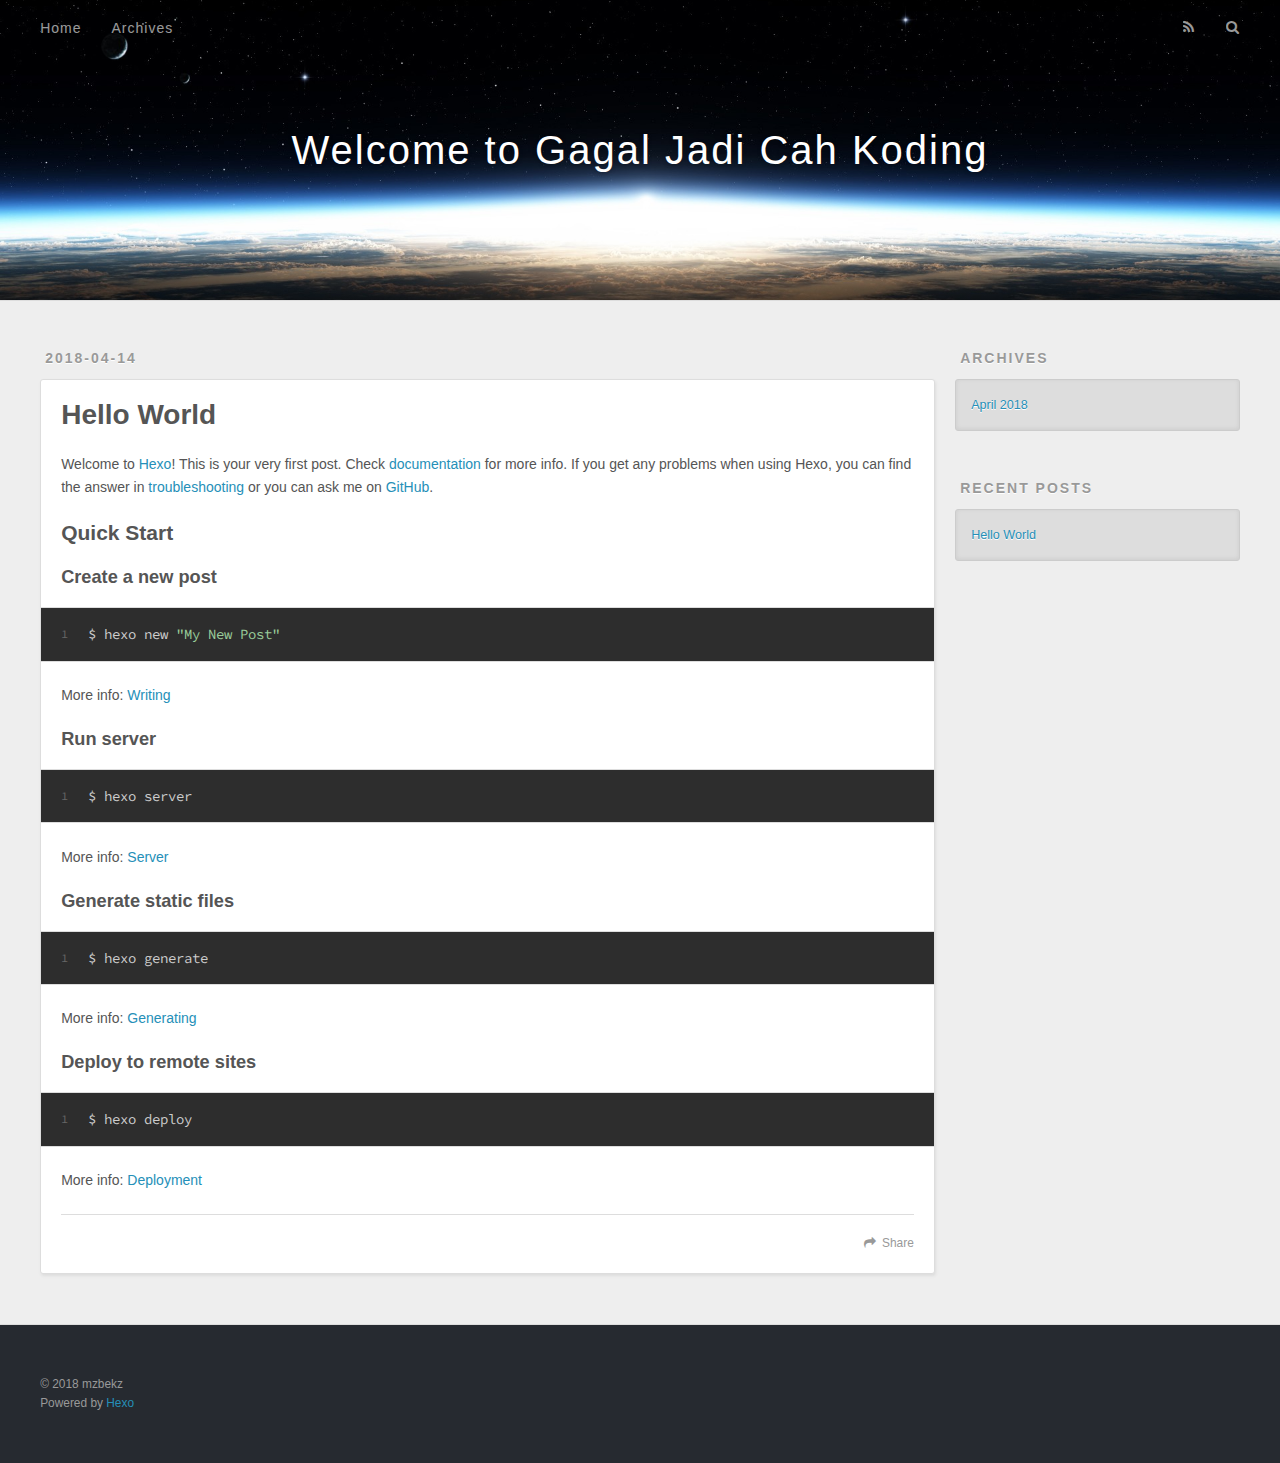
==== commit 83dcf4f2: "hashjembut" ====
--- a/index.html
+++ b/index.html
@@ -1,159 +1,184 @@
-<html lang="en">
+<!DOCTYPE html>
+<html>
+<head>
+  <meta charset="utf-8">
+  
+
+  
+  <title>Welcome to Gagal Jadi Cah Koding</title>
+  <meta name="viewport" content="width=device-width, initial-scale=1, maximum-scale=1">
+  <meta property="og:type" content="website">
+<meta property="og:title" content="Welcome to Gagal Jadi Cah Koding">
+<meta property="og:url" content="http://mamuth017.github.io/index.html">
+<meta property="og:site_name" content="Welcome to Gagal Jadi Cah Koding">
+<meta property="og:locale" content="en">
+<meta name="twitter:card" content="summary">
+<meta name="twitter:title" content="Welcome to Gagal Jadi Cah Koding">
+  
+    <link rel="alternate" href="/atom.xml" title="Welcome to Gagal Jadi Cah Koding" type="application/atom+xml">
+  
+  
+    <link rel="icon" href="/favicon.png">
+  
+  
+    <link href="//fonts.googleapis.com/css?family=Source+Code+Pro" rel="stylesheet" type="text/css">
+  
+  <link rel="stylesheet" href="/css/style.css">
+</head>
+
+<body>
+  <div id="container">
+    <div id="wrap">
+      <header id="header">
+  <div id="banner"></div>
+  <div id="header-outer" class="outer">
+    <div id="header-title" class="inner">
+      <h1 id="logo-wrap">
+        <a href="/" id="logo">Welcome to Gagal Jadi Cah Koding</a>
+      </h1>
+      
+    </div>
+    <div id="header-inner" class="inner">
+      <nav id="main-nav">
+        <a id="main-nav-toggle" class="nav-icon"></a>
         
-    <head>
-        <meta charset="utf-8">
+          <a class="main-nav-link" href="/">Home</a>
         
-        <title>Welcome to Gagal Jadi Cah Koding</title>
-        <meta name="viewport" content="width=device-width, initial-scale=1, shrink-to-fit=no">
-        <meta name="description" content="">
-        <meta name="author" content="">
-        <link rel="icon" href="favicon.html">
+          <a class="main-nav-link" href="/archives">Archives</a>
+        
+      </nav>
+      <nav id="sub-nav">
+        
+          <a id="nav-rss-link" class="nav-icon" href="/atom.xml" title="RSS Feed"></a>
+        
+        <a id="nav-search-btn" class="nav-icon" title="Search"></a>
+      </nav>
+      <div id="search-form-wrap">
+        <form action="//google.com/search" method="get" accept-charset="UTF-8" class="search-form"><input type="search" name="q" class="search-form-input" placeholder="Search"><button type="submit" class="search-form-submit">&#xF002;</button><input type="hidden" name="sitesearch" value="http://mamuth017.github.io"></form>
+      </div>
+    </div>
+  </div>
+</header>
+      <div class="outer">
+        <section id="main">
+  
+    <article id="post-hello-world" class="article article-type-post" itemscope itemprop="blogPost">
+  <div class="article-meta">
+    <a href="/2018/04/14/hello-world/" class="article-date">
+  <time datetime="2018-04-14T16:30:53.271Z" itemprop="datePublished">2018-04-14</time>
+</a>
     
-        <!-- Icons -->
-        <link href="/aether/media/192x192.png" rel="icon" sizes="192x192" />
-        <link href="/aether/media/180x180.png" rel="apple-touch-icon" sizes="180x180" />
-        <link href="/aether/media/128x128.svg" rel="icon" sizes="128x128" />
-        <link href="/aether/media/64x64.svg" rel="icon" sizes="64x64" />
-        <link href="/aether/media/32x32.svg" rel="icon" sizes="32x32" />
-        <link href="/aether/media/24x24.svg" rel="icon" sizes="24x24" />
-        <link href="/aether/media/16x16.svg" rel="icon" sizes="16x16" />
+  </div>
+  <div class="article-inner">
+    
+    
+      <header class="article-header">
         
-        <!-- Bootstrap core CSS -->
-        <link rel="stylesheet" href="/css/bootstrap.min.css">
+  
+    <h1 itemprop="name">
+      <a class="article-title" href="/2018/04/14/hello-world/">Hello World</a>
+    </h1>
+  
+
+      </header>
+    
+    <div class="article-entry" itemprop="articleBody">
+      
+        <p>Welcome to <a href="https://hexo.io/" target="_blank" rel="noopener">Hexo</a>! This is your very first post. Check <a href="https://hexo.io/docs/" target="_blank" rel="noopener">documentation</a> for more info. If you get any problems when using Hexo, you can find the answer in <a href="https://hexo.io/docs/troubleshooting.html" target="_blank" rel="noopener">troubleshooting</a> or you can ask me on <a href="https://github.com/hexojs/hexo/issues" target="_blank" rel="noopener">GitHub</a>.</p>
+<h2 id="Quick-Start"><a href="#Quick-Start" class="headerlink" title="Quick Start"></a>Quick Start</h2><h3 id="Create-a-new-post"><a href="#Create-a-new-post" class="headerlink" title="Create a new post"></a>Create a new post</h3><figure class="highlight bash"><table><tr><td class="gutter"><pre><span class="line">1</span><br></pre></td><td class="code"><pre><span class="line">$ hexo new <span class="string">"My New Post"</span></span><br></pre></td></tr></table></figure>
+<p>More info: <a href="https://hexo.io/docs/writing.html" target="_blank" rel="noopener">Writing</a></p>
+<h3 id="Run-server"><a href="#Run-server" class="headerlink" title="Run server"></a>Run server</h3><figure class="highlight bash"><table><tr><td class="gutter"><pre><span class="line">1</span><br></pre></td><td class="code"><pre><span class="line">$ hexo server</span><br></pre></td></tr></table></figure>
+<p>More info: <a href="https://hexo.io/docs/server.html" target="_blank" rel="noopener">Server</a></p>
+<h3 id="Generate-static-files"><a href="#Generate-static-files" class="headerlink" title="Generate static files"></a>Generate static files</h3><figure class="highlight bash"><table><tr><td class="gutter"><pre><span class="line">1</span><br></pre></td><td class="code"><pre><span class="line">$ hexo generate</span><br></pre></td></tr></table></figure>
+<p>More info: <a href="https://hexo.io/docs/generating.html" target="_blank" rel="noopener">Generating</a></p>
+<h3 id="Deploy-to-remote-sites"><a href="#Deploy-to-remote-sites" class="headerlink" title="Deploy to remote sites"></a>Deploy to remote sites</h3><figure class="highlight bash"><table><tr><td class="gutter"><pre><span class="line">1</span><br></pre></td><td class="code"><pre><span class="line">$ hexo deploy</span><br></pre></td></tr></table></figure>
+<p>More info: <a href="https://hexo.io/docs/deployment.html" target="_blank" rel="noopener">Deployment</a></p>
+
+      
+    </div>
+    <footer class="article-footer">
+      <a data-url="http://mamuth017.github.io/2018/04/14/hello-world/" data-id="cjg7ekpvo0000y2jar659qsdq" class="article-share-link">Share</a>
+      
+      
+    </footer>
+  </div>
+  
+</article>
+
+
+  
+
+
+</section>
         
-        <!-- Aether CSS Files -->
-        <link rel="stylesheet" href="/css/aetherCore.css">
-        <link rel="stylesheet" href="/css/glyphs.css">
-        <link rel="stylesheet" href="/css/header.css">
-        <link rel="stylesheet" href="/css/social.css">
+          <aside id="sidebar">
+  
+    
 
-        <link rel="stylesheet" href="/css/portal.css">
-        <link rel="stylesheet" href="/css/blog.css">
-        <!-- Page specific, all should be async -->
+  
+    
 
-        <!-- Font Awesome -->
-        <script defer src="/fontawesome/js/fontawesome-all.js"></script>
+  
+    
+  
+    
+  <div class="widget-wrap">
+    <h3 class="widget-title">Archives</h3>
+    <div class="widget">
+      <ul class="archive-list"><li class="archive-list-item"><a class="archive-list-link" href="/archives/2018/04/">April 2018</a></li></ul>
+    </div>
+  </div>
+
+
+  
+    
+  <div class="widget-wrap">
+    <h3 class="widget-title">Recent Posts</h3>
+    <div class="widget">
+      <ul>
         
-    </head>
+          <li>
+            <a href="/2018/04/14/hello-world/">Hello World</a>
+          </li>
+        
+      </ul>
+    </div>
+  </div>
+
+  
+</aside>
+        
+      </div>
+      <footer id="footer">
+  
+  <div class="outer">
+    <div id="footer-info" class="inner">
+      &copy; 2018 mzbekz<br>
+      Powered by <a href="http://hexo.io/" target="_blank">Hexo</a>
+    </div>
+  </div>
+</footer>
+    </div>
+    <nav id="mobile-nav">
+  
+    <a href="/" class="mobile-nav-link">Home</a>
+  
+    <a href="/archives" class="mobile-nav-link">Archives</a>
+  
+</nav>
     
-    <body>
-            <!-- Menu -->
-            
-        <header class="header clearfix">		
-            <nav id="kHeaderNav" class="navbar navbar-toggleable-md container-fluid" >
-                <button class="navbar-toggler navbar-toggler-right" type="button" data-toggle="collapse" data-target="#navbarsExampleDefault" aria-controls="navbarsExampleDefault" aria-expanded="false" aria-label="Toggle navigation">
-                    <span class="navbar-toggler-icon"></span>
-                </button>
-                <a class="navbar-brand active" href="/" id="KGlobalLogo">KDE</a>
 
-                <div class="collapse navbar-collapse" id="navbarsExampleDefault">
-                    <ul class="navbar-nav mr-auto">
-                        
-                        <li class="nav-item">
-                            <a class="nav-item" href="/archives/">Archives</a>
-                        </li>
-                        
-                    </ul>
-                </div>
-            </nav>
-        </header>
+<script src="//ajax.googleapis.com/ajax/libs/jquery/2.0.3/jquery.min.js"></script>
 
-            
-        <img src="/images/community-konqis.png" style="width: 100%; max-width: 800px; display: block; margin: 20px auto;" />
-        <aside id="kWelcome" style="max-width: 800px; margin-left: auto; margin-right: auto; text-align: center;">
-            <h2>KDE Users Group Indonesia</h2>
-            Indonesian local users group of KDE, provides Indonesian KDE users with a community hub to coordinate with and support each other.
-        </aside>
 
-        <main class="container" style="width: 100%; max-width: 900px; display: block; margin: 20px auto;">
-            
-            <div class="row">
-                <section id="announcement-feed" class="col-md">
-                    <!-- <h2 style="margin-bottom: 20px;">Recent Posts</h2> -->
-                    
-                        <ul>
-                            <li>
-                                <h1>
-                                    <a href="/2018/04/14/hello-world/">Hello World</a> <i>2018-04-14</i>
-                                </h1>
-                                
-                                <a href="/2018/04/14/hello-world/">Read more…</a>
-                            </li>
-                        </ul>
-                        <br>
-                    
-                    <a href="/archives/" class="button learn-more" style="float: right;">All archives</a>
-                </section>
-            </div>
-            
-        </main>
+  <link rel="stylesheet" href="/fancybox/jquery.fancybox.css">
+  <script src="/fancybox/jquery.fancybox.pack.js"></script>
 
-            
-        <footer id="kFooter" class="footer">
-            <section id="kLinks" class="container">
-                <div class="row">
-                    <nav class="col-sm">
-                        <h3>Products</h3>
-                        <a href="plasma-desktop.html">Plasma</a>
-                        <a href="applications/index.html">KDE Applications</a>
-                        <a href="https://plasma-mobile.org/overview/">Plasma Mobile</a>
-                        <a href="https://neon.kde.org/">KDE neon</a>
-                        <a href="https://wikitolearn.org/" target="_blank">WikiToLearn</a>
-                    </nav>
-                    
-                    <nav class="col-sm">
-                        <h3>Develop</h3>
-                        <a href="https://techbase.kde.org/">TechBase Wiki</a>
-                        <a href="https://api.kde.org/">API Documentation</a>
-                        <a href="https://doc.qt.io/" target="_blank">Qt Documentation</a>
-                        <a href="https://inqlude.org/" target="_blank">Inqlude Documentation</a>
-                    </nav>
-                    
-                    <nav class="col-sm">
-                        <h3>News &amp; Press</h3>
-                        <a href="announcements/index.html">Announcements</a>
-                        <a href="https://dot.kde.org/">KDE.news</a>
-                        <a href="https://planetkde.org/">Planet KDE</a>
-                    </nav>
-                    
-                    <nav class="col-sm">
-                        <h3>Resources</h3>
-                        <a href="https://userbase.kde.org/">UserBase Wiki</a>
-                        <a href="support/international.html">International Websites</a>
-                    </nav>
-                    
-                    <nav class="col-sm">
-                        <h3>Destinations</h3>
-                        <a href="https://store.kde.org/">KDE Store</a>
-                        <a href="https://ev.kde.org/">KDE e.V.</a>
-                        <a href="community/whatiskde/kdefreeqtfoundation.html">KDE Free Qt Foundation</a>
-                    </nav>
-                </div>
-            </section>
-        
-            <section id="kSocial" class="container kSocialLinks">
-            </section>
-        
-            <section id="kLegal" class="container">
-                <div class="row">
-                    <small class="col-4">
-                        Maintained by <a href="https://t.me/kdeid" target="_blank">KDE Indonesia</a>
-                    </small>
-                    <small class="col-8" style="text-align: right;">
-                        KDE<sup>&#174;</sup> and <a href="https://www.kde.org/media/images/trademark_kde_gear_black_logo.png">the K Desktop Environment<sup>&#174;</sup> logo</a> are registered trademarks of <a href="https://ev.kde.org/" title="Homepage of the KDE non-profit Organization">KDE e.V.</a> |
-                        <a href="https://www.kde.org/community/whatiskde/impressum.php">Legal</a>
-                    </small>
-                </div>
-            </section>
-        </footer>
-        
-            
-        <script src="js/jquery-3.1.1.min.js" defer></script>
-        <script src="js/tether.min.js" defer></script>
-        <script src="js/bootstrap-4.0.0.min.js" defer></script>
-        <script src="js/header.js" defer></script>
 
-        <!-- Disqus Comments -->
-        
-    </body>
-</html>
+<script src="/js/script.js"></script>
+
+
+
+  </div>
+</body>
+</html>--- a/css/style.css
+++ b/css/style.css
@@ -0,0 +1,1374 @@
+body {
+  width: 100%;
+}
+body:before,
+body:after {
+  content: "";
+  display: table;
+}
+body:after {
+  clear: both;
+}
+html,
+body,
+div,
+span,
+applet,
+object,
+iframe,
+h1,
+h2,
+h3,
+h4,
+h5,
+h6,
+p,
+blockquote,
+pre,
+a,
+abbr,
+acronym,
+address,
+big,
+cite,
+code,
+del,
+dfn,
+em,
+img,
+ins,
+kbd,
+q,
+s,
+samp,
+small,
+strike,
+strong,
+sub,
+sup,
+tt,
+var,
+dl,
+dt,
+dd,
+ol,
+ul,
+li,
+fieldset,
+form,
+label,
+legend,
+table,
+caption,
+tbody,
+tfoot,
+thead,
+tr,
+th,
+td {
+  margin: 0;
+  padding: 0;
+  border: 0;
+  outline: 0;
+  font-weight: inherit;
+  font-style: inherit;
+  font-family: inherit;
+  font-size: 100%;
+  vertical-align: baseline;
+}
+body {
+  line-height: 1;
+  color: #000;
+  background: #fff;
+}
+ol,
+ul {
+  list-style: none;
+}
+table {
+  border-collapse: separate;
+  border-spacing: 0;
+  vertical-align: middle;
+}
+caption,
+th,
+td {
+  text-align: left;
+  font-weight: normal;
+  vertical-align: middle;
+}
+a img {
+  border: none;
+}
+input,
+button {
+  margin: 0;
+  padding: 0;
+}
+input::-moz-focus-inner,
+button::-moz-focus-inner {
+  border: 0;
+  padding: 0;
+}
+@font-face {
+  font-family: FontAwesome;
+  font-style: normal;
+  font-weight: normal;
+  src: url("fonts/fontawesome-webfont.eot?v=#4.0.3");
+  src: url("fonts/fontawesome-webfont.eot?#iefix&v=#4.0.3") format("embedded-opentype"), url("fonts/fontawesome-webfont.woff?v=#4.0.3") format("woff"), url("fonts/fontawesome-webfont.ttf?v=#4.0.3") format("truetype"), url("fonts/fontawesome-webfont.svg#fontawesomeregular?v=#4.0.3") format("svg");
+}
+html,
+body,
+#container {
+  height: 100%;
+}
+body {
+  background: #eee;
+  font: 14px -apple-system, BlinkMacSystemFont, "Segoe UI", "Roboto", "Oxygen", "Ubuntu", "Cantarell", "Fira Sans", "Droid Sans", "Helvetica Neue", sans-serif;
+  -webkit-text-size-adjust: 100%;
+}
+.outer {
+  max-width: 1220px;
+  margin: 0 auto;
+  padding: 0 20px;
+}
+.outer:before,
+.outer:after {
+  content: "";
+  display: table;
+}
+.outer:after {
+  clear: both;
+}
+.inner {
+  display: inline;
+  float: left;
+  width: 98.33333333333333%;
+  margin: 0 0.833333333333333%;
+}
+.left,
+.alignleft {
+  float: left;
+}
+.right,
+.alignright {
+  float: right;
+}
+.clear {
+  clear: both;
+}
+#container {
+  position: relative;
+}
+.mobile-nav-on {
+  overflow: hidden;
+}
+#wrap {
+  height: 100%;
+  width: 100%;
+  position: absolute;
+  top: 0;
+  left: 0;
+  -webkit-transition: 0.2s ease-out;
+  -moz-transition: 0.2s ease-out;
+  -ms-transition: 0.2s ease-out;
+  transition: 0.2s ease-out;
+  z-index: 1;
+  background: #eee;
+}
+.mobile-nav-on #wrap {
+  left: 280px;
+}
+@media screen and (min-width: 768px) {
+  #main {
+    display: inline;
+    float: left;
+    width: 73.33333333333333%;
+    margin: 0 0.833333333333333%;
+  }
+}
+.article-date,
+.article-category-link,
+.archive-year,
+.widget-title {
+  text-decoration: none;
+  text-transform: uppercase;
+  letter-spacing: 2px;
+  color: #999;
+  margin-bottom: 1em;
+  margin-left: 5px;
+  line-height: 1em;
+  text-shadow: 0 1px #fff;
+  font-weight: bold;
+}
+.article-inner,
+.archive-article-inner {
+  background: #fff;
+  -webkit-box-shadow: 1px 2px 3px #ddd;
+  box-shadow: 1px 2px 3px #ddd;
+  border: 1px solid #ddd;
+  border-radius: 3px;
+}
+.article-entry h1,
+.widget h1 {
+  font-size: 2em;
+}
+.article-entry h2,
+.widget h2 {
+  font-size: 1.5em;
+}
+.article-entry h3,
+.widget h3 {
+  font-size: 1.3em;
+}
+.article-entry h4,
+.widget h4 {
+  font-size: 1.2em;
+}
+.article-entry h5,
+.widget h5 {
+  font-size: 1em;
+}
+.article-entry h6,
+.widget h6 {
+  font-size: 1em;
+  color: #999;
+}
+.article-entry hr,
+.widget hr {
+  border: 1px dashed #ddd;
+}
+.article-entry strong,
+.widget strong {
+  font-weight: bold;
+}
+.article-entry em,
+.widget em,
+.article-entry cite,
+.widget cite {
+  font-style: italic;
+}
+.article-entry sup,
+.widget sup,
+.article-entry sub,
+.widget sub {
+  font-size: 0.75em;
+  line-height: 0;
+  position: relative;
+  vertical-align: baseline;
+}
+.article-entry sup,
+.widget sup {
+  top: -0.5em;
+}
+.article-entry sub,
+.widget sub {
+  bottom: -0.2em;
+}
+.article-entry small,
+.widget small {
+  font-size: 0.85em;
+}
+.article-entry acronym,
+.widget acronym,
+.article-entry abbr,
+.widget abbr {
+  border-bottom: 1px dotted;
+}
+.article-entry ul,
+.widget ul,
+.article-entry ol,
+.widget ol,
+.article-entry dl,
+.widget dl {
+  margin: 0 20px;
+  line-height: 1.6em;
+}
+.article-entry ul ul,
+.widget ul ul,
+.article-entry ol ul,
+.widget ol ul,
+.article-entry ul ol,
+.widget ul ol,
+.article-entry ol ol,
+.widget ol ol {
+  margin-top: 0;
+  margin-bottom: 0;
+}
+.article-entry ul,
+.widget ul {
+  list-style: disc;
+}
+.article-entry ol,
+.widget ol {
+  list-style: decimal;
+}
+.article-entry dt,
+.widget dt {
+  font-weight: bold;
+}
+#header {
+  height: 300px;
+  position: relative;
+  border-bottom: 1px solid #ddd;
+}
+#header:before,
+#header:after {
+  content: "";
+  position: absolute;
+  left: 0;
+  right: 0;
+  height: 40px;
+}
+#header:before {
+  top: 0;
+  background: -webkit-linear-gradient(rgba(0,0,0,0.2), transparent);
+  background: -moz-linear-gradient(rgba(0,0,0,0.2), transparent);
+  background: -ms-linear-gradient(rgba(0,0,0,0.2), transparent);
+  background: linear-gradient(rgba(0,0,0,0.2), transparent);
+}
+#header:after {
+  bottom: 0;
+  background: -webkit-linear-gradient(transparent, rgba(0,0,0,0.2));
+  background: -moz-linear-gradient(transparent, rgba(0,0,0,0.2));
+  background: -ms-linear-gradient(transparent, rgba(0,0,0,0.2));
+  background: linear-gradient(transparent, rgba(0,0,0,0.2));
+}
+#header-outer {
+  height: 100%;
+  position: relative;
+}
+#header-inner {
+  position: relative;
+  overflow: hidden;
+}
+#banner {
+  position: absolute;
+  top: 0;
+  left: 0;
+  width: 100%;
+  height: 100%;
+  background: url("images/banner.jpg") center #000;
+  -webkit-background-size: cover;
+  -moz-background-size: cover;
+  background-size: cover;
+  z-index: -1;
+}
+#header-title {
+  text-align: center;
+  height: 40px;
+  position: absolute;
+  top: 50%;
+  left: 0;
+  margin-top: -20px;
+}
+#logo,
+#subtitle {
+  text-decoration: none;
+  color: #fff;
+  font-weight: 300;
+  text-shadow: 0 1px 4px rgba(0,0,0,0.3);
+}
+#logo {
+  font-size: 40px;
+  line-height: 40px;
+  letter-spacing: 2px;
+}
+#subtitle {
+  font-size: 16px;
+  line-height: 16px;
+  letter-spacing: 1px;
+}
+#subtitle-wrap {
+  margin-top: 16px;
+}
+#main-nav {
+  float: left;
+  margin-left: -15px;
+}
+.nav-icon,
+.main-nav-link {
+  float: left;
+  color: #fff;
+  opacity: 0.6;
+  text-decoration: none;
+  text-shadow: 0 1px rgba(0,0,0,0.2);
+  -webkit-transition: opacity 0.2s;
+  -moz-transition: opacity 0.2s;
+  -ms-transition: opacity 0.2s;
+  transition: opacity 0.2s;
+  display: block;
+  padding: 20px 15px;
+}
+.nav-icon:hover,
+.main-nav-link:hover {
+  opacity: 1;
+}
+.nav-icon {
+  font-family: FontAwesome;
+  text-align: center;
+  font-size: 14px;
+  width: 14px;
+  height: 14px;
+  padding: 20px 15px;
+  position: relative;
+  cursor: pointer;
+}
+.main-nav-link {
+  font-weight: 300;
+  letter-spacing: 1px;
+}
+@media screen and (max-width: 479px) {
+  .main-nav-link {
+    display: none;
+  }
+}
+#main-nav-toggle {
+  display: none;
+}
+#main-nav-toggle:before {
+  content: "\f0c9";
+}
+@media screen and (max-width: 479px) {
+  #main-nav-toggle {
+    display: block;
+  }
+}
+#sub-nav {
+  float: right;
+  margin-right: -15px;
+}
+#nav-rss-link:before {
+  content: "\f09e";
+}
+#nav-search-btn:before {
+  content: "\f002";
+}
+#search-form-wrap {
+  position: absolute;
+  top: 15px;
+  width: 150px;
+  height: 30px;
+  right: -150px;
+  opacity: 0;
+  -webkit-transition: 0.2s ease-out;
+  -moz-transition: 0.2s ease-out;
+  -ms-transition: 0.2s ease-out;
+  transition: 0.2s ease-out;
+}
+#search-form-wrap.on {
+  opacity: 1;
+  right: 0;
+}
+@media screen and (max-width: 479px) {
+  #search-form-wrap {
+    width: 100%;
+    right: -100%;
+  }
+}
+.search-form {
+  position: absolute;
+  top: 0;
+  left: 0;
+  right: 0;
+  background: #fff;
+  padding: 5px 15px;
+  border-radius: 15px;
+  -webkit-box-shadow: 0 0 10px rgba(0,0,0,0.3);
+  box-shadow: 0 0 10px rgba(0,0,0,0.3);
+}
+.search-form-input {
+  border: none;
+  background: none;
+  color: #555;
+  width: 100%;
+  font: 13px -apple-system, BlinkMacSystemFont, "Segoe UI", "Roboto", "Oxygen", "Ubuntu", "Cantarell", "Fira Sans", "Droid Sans", "Helvetica Neue", sans-serif;
+  outline: none;
+}
+.search-form-input::-webkit-search-results-decoration,
+.search-form-input::-webkit-search-cancel-button {
+  -webkit-appearance: none;
+}
+.search-form-submit {
+  position: absolute;
+  top: 50%;
+  right: 10px;
+  margin-top: -7px;
+  font: 13px FontAwesome;
+  border: none;
+  background: none;
+  color: #bbb;
+  cursor: pointer;
+}
+.search-form-submit:hover,
+.search-form-submit:focus {
+  color: #777;
+}
+.article {
+  margin: 50px 0;
+}
+.article-inner {
+  overflow: hidden;
+}
+.article-meta:before,
+.article-meta:after {
+  content: "";
+  display: table;
+}
+.article-meta:after {
+  clear: both;
+}
+.article-date {
+  float: left;
+}
+.article-category {
+  float: left;
+  line-height: 1em;
+  color: #ccc;
+  text-shadow: 0 1px #fff;
+  margin-left: 8px;
+}
+.article-category:before {
+  content: "\2022";
+}
+.article-category-link {
+  margin: 0 12px 1em;
+}
+.article-header {
+  padding: 20px 20px 0;
+}
+.article-title {
+  text-decoration: none;
+  font-size: 2em;
+  font-weight: bold;
+  color: #555;
+  line-height: 1.1em;
+  -webkit-transition: color 0.2s;
+  -moz-transition: color 0.2s;
+  -ms-transition: color 0.2s;
+  transition: color 0.2s;
+}
+a.article-title:hover {
+  color: #258fb8;
+}
+.article-entry {
+  color: #555;
+  padding: 0 20px;
+}
+.article-entry:before,
+.article-entry:after {
+  content: "";
+  display: table;
+}
+.article-entry:after {
+  clear: both;
+}
+.article-entry p,
+.article-entry table {
+  line-height: 1.6em;
+  margin: 1.6em 0;
+}
+.article-entry h1,
+.article-entry h2,
+.article-entry h3,
+.article-entry h4,
+.article-entry h5,
+.article-entry h6 {
+  font-weight: bold;
+}
+.article-entry h1,
+.article-entry h2,
+.article-entry h3,
+.article-entry h4,
+.article-entry h5,
+.article-entry h6 {
+  line-height: 1.1em;
+  margin: 1.1em 0;
+}
+.article-entry a {
+  color: #258fb8;
+  text-decoration: none;
+}
+.article-entry a:hover {
+  text-decoration: underline;
+}
+.article-entry ul,
+.article-entry ol,
+.article-entry dl {
+  margin-top: 1.6em;
+  margin-bottom: 1.6em;
+}
+.article-entry img,
+.article-entry video {
+  max-width: 100%;
+  height: auto;
+  display: block;
+  margin: auto;
+}
+.article-entry iframe {
+  border: none;
+}
+.article-entry table {
+  width: 100%;
+  border-collapse: collapse;
+  border-spacing: 0;
+}
+.article-entry th {
+  font-weight: bold;
+  border-bottom: 3px solid #ddd;
+  padding-bottom: 0.5em;
+}
+.article-entry td {
+  border-bottom: 1px solid #ddd;
+  padding: 10px 0;
+}
+.article-entry blockquote {
+  font-family: Georgia, "Times New Roman", serif;
+  font-size: 1.4em;
+  margin: 1.6em 20px;
+  text-align: center;
+}
+.article-entry blockquote footer {
+  font-size: 14px;
+  margin: 1.6em 0;
+  font-family: -apple-system, BlinkMacSystemFont, "Segoe UI", "Roboto", "Oxygen", "Ubuntu", "Cantarell", "Fira Sans", "Droid Sans", "Helvetica Neue", sans-serif;
+}
+.article-entry blockquote footer cite:before {
+  content: "—";
+  padding: 0 0.5em;
+}
+.article-entry .pullquote {
+  text-align: left;
+  width: 45%;
+  margin: 0;
+}
+.article-entry .pullquote.left {
+  margin-left: 0.5em;
+  margin-right: 1em;
+}
+.article-entry .pullquote.right {
+  margin-right: 0.5em;
+  margin-left: 1em;
+}
+.article-entry .caption {
+  color: #999;
+  display: block;
+  font-size: 0.9em;
+  margin-top: 0.5em;
+  position: relative;
+  text-align: center;
+}
+.article-entry .video-container {
+  position: relative;
+  padding-top: 56.25%;
+  height: 0;
+  overflow: hidden;
+}
+.article-entry .video-container iframe,
+.article-entry .video-container object,
+.article-entry .video-container embed {
+  position: absolute;
+  top: 0;
+  left: 0;
+  width: 100%;
+  height: 100%;
+  margin-top: 0;
+}
+.article-more-link a {
+  display: inline-block;
+  line-height: 1em;
+  padding: 6px 15px;
+  border-radius: 15px;
+  background: #eee;
+  color: #999;
+  text-shadow: 0 1px #fff;
+  text-decoration: none;
+}
+.article-more-link a:hover {
+  background: #258fb8;
+  color: #fff;
+  text-decoration: none;
+  text-shadow: 0 1px #1e7293;
+}
+.article-footer {
+  font-size: 0.85em;
+  line-height: 1.6em;
+  border-top: 1px solid #ddd;
+  padding-top: 1.6em;
+  margin: 0 20px 20px;
+}
+.article-footer:before,
+.article-footer:after {
+  content: "";
+  display: table;
+}
+.article-footer:after {
+  clear: both;
+}
+.article-footer a {
+  color: #999;
+  text-decoration: none;
+}
+.article-footer a:hover {
+  color: #555;
+}
+.article-tag-list-item {
+  float: left;
+  margin-right: 10px;
+}
+.article-tag-list-link:before {
+  content: "#";
+}
+.article-comment-link {
+  float: right;
+}
+.article-comment-link:before {
+  content: "\f075";
+  font-family: FontAwesome;
+  padding-right: 8px;
+}
+.article-share-link {
+  cursor: pointer;
+  float: right;
+  margin-left: 20px;
+}
+.article-share-link:before {
+  content: "\f064";
+  font-family: FontAwesome;
+  padding-right: 6px;
+}
+#article-nav {
+  position: relative;
+}
+#article-nav:before,
+#article-nav:after {
+  content: "";
+  display: table;
+}
+#article-nav:after {
+  clear: both;
+}
+@media screen and (min-width: 768px) {
+  #article-nav {
+    margin: 50px 0;
+  }
+  #article-nav:before {
+    width: 8px;
+    height: 8px;
+    position: absolute;
+    top: 50%;
+    left: 50%;
+    margin-top: -4px;
+    margin-left: -4px;
+    content: "";
+    border-radius: 50%;
+    background: #ddd;
+    -webkit-box-shadow: 0 1px 2px #fff;
+    box-shadow: 0 1px 2px #fff;
+  }
+}
+.article-nav-link-wrap {
+  text-decoration: none;
+  text-shadow: 0 1px #fff;
+  color: #999;
+  -webkit-box-sizing: border-box;
+  -moz-box-sizing: border-box;
+  box-sizing: border-box;
+  margin-top: 50px;
+  text-align: center;
+  display: block;
+}
+.article-nav-link-wrap:hover {
+  color: #555;
+}
+@media screen and (min-width: 768px) {
+  .article-nav-link-wrap {
+    width: 50%;
+    margin-top: 0;
+  }
+}
+@media screen and (min-width: 768px) {
+  #article-nav-newer {
+    float: left;
+    text-align: right;
+    padding-right: 20px;
+  }
+}
+@media screen and (min-width: 768px) {
+  #article-nav-older {
+    float: right;
+    text-align: left;
+    padding-left: 20px;
+  }
+}
+.article-nav-caption {
+  text-transform: uppercase;
+  letter-spacing: 2px;
+  color: #ddd;
+  line-height: 1em;
+  font-weight: bold;
+}
+#article-nav-newer .article-nav-caption {
+  margin-right: -2px;
+}
+.article-nav-title {
+  font-size: 0.85em;
+  line-height: 1.6em;
+  margin-top: 0.5em;
+}
+.article-share-box {
+  position: absolute;
+  display: none;
+  background: #fff;
+  -webkit-box-shadow: 1px 2px 10px rgba(0,0,0,0.2);
+  box-shadow: 1px 2px 10px rgba(0,0,0,0.2);
+  border-radius: 3px;
+  margin-left: -145px;
+  overflow: hidden;
+  z-index: 1;
+}
+.article-share-box.on {
+  display: block;
+}
+.article-share-input {
+  width: 100%;
+  background: none;
+  -webkit-box-sizing: border-box;
+  -moz-box-sizing: border-box;
+  box-sizing: border-box;
+  font: 14px -apple-system, BlinkMacSystemFont, "Segoe UI", "Roboto", "Oxygen", "Ubuntu", "Cantarell", "Fira Sans", "Droid Sans", "Helvetica Neue", sans-serif;
+  padding: 0 15px;
+  color: #555;
+  outline: none;
+  border: 1px solid #ddd;
+  border-radius: 3px 3px 0 0;
+  height: 36px;
+  line-height: 36px;
+}
+.article-share-links {
+  background: #eee;
+}
+.article-share-links:before,
+.article-share-links:after {
+  content: "";
+  display: table;
+}
+.article-share-links:after {
+  clear: both;
+}
+.article-share-twitter,
+.article-share-facebook,
+.article-share-pinterest,
+.article-share-google {
+  width: 50px;
+  height: 36px;
+  display: block;
+  float: left;
+  position: relative;
+  color: #999;
+  text-shadow: 0 1px #fff;
+}
+.article-share-twitter:before,
+.article-share-facebook:before,
+.article-share-pinterest:before,
+.article-share-google:before {
+  font-size: 20px;
+  font-family: FontAwesome;
+  width: 20px;
+  height: 20px;
+  position: absolute;
+  top: 50%;
+  left: 50%;
+  margin-top: -10px;
+  margin-left: -10px;
+  text-align: center;
+}
+.article-share-twitter:hover,
+.article-share-facebook:hover,
+.article-share-pinterest:hover,
+.article-share-google:hover {
+  color: #fff;
+}
+.article-share-twitter:before {
+  content: "\f099";
+}
+.article-share-twitter:hover {
+  background: #00aced;
+  text-shadow: 0 1px #008abe;
+}
+.article-share-facebook:before {
+  content: "\f09a";
+}
+.article-share-facebook:hover {
+  background: #3b5998;
+  text-shadow: 0 1px #2f477a;
+}
+.article-share-pinterest:before {
+  content: "\f0d2";
+}
+.article-share-pinterest:hover {
+  background: #cb2027;
+  text-shadow: 0 1px #a21a1f;
+}
+.article-share-google:before {
+  content: "\f0d5";
+}
+.article-share-google:hover {
+  background: #dd4b39;
+  text-shadow: 0 1px #be3221;
+}
+.article-gallery {
+  background: #000;
+  position: relative;
+}
+.article-gallery-photos {
+  position: relative;
+  overflow: hidden;
+}
+.article-gallery-img {
+  display: none;
+  max-width: 100%;
+}
+.article-gallery-img:first-child {
+  display: block;
+}
+.article-gallery-img.loaded {
+  position: absolute;
+  display: block;
+}
+.article-gallery-img img {
+  display: block;
+  max-width: 100%;
+  margin: 0 auto;
+}
+#comments {
+  background: #fff;
+  -webkit-box-shadow: 1px 2px 3px #ddd;
+  box-shadow: 1px 2px 3px #ddd;
+  padding: 20px;
+  border: 1px solid #ddd;
+  border-radius: 3px;
+  margin: 50px 0;
+}
+#comments a {
+  color: #258fb8;
+}
+.archives-wrap {
+  margin: 50px 0;
+}
+.archives:before,
+.archives:after {
+  content: "";
+  display: table;
+}
+.archives:after {
+  clear: both;
+}
+.archive-year-wrap {
+  margin-bottom: 1em;
+}
+.archives {
+  -webkit-column-gap: 10px;
+  -moz-column-gap: 10px;
+  column-gap: 10px;
+}
+@media screen and (min-width: 480px) and (max-width: 767px) {
+  .archives {
+    -webkit-column-count: 2;
+    -moz-column-count: 2;
+    column-count: 2;
+  }
+}
+@media screen and (min-width: 768px) {
+  .archives {
+    -webkit-column-count: 3;
+    -moz-column-count: 3;
+    column-count: 3;
+  }
+}
+.archive-article {
+  -webkit-column-break-inside: avoid;
+  page-break-inside: avoid;
+  overflow: hidden;
+  break-inside: avoid-column;
+}
+.archive-article-inner {
+  padding: 10px;
+  margin-bottom: 15px;
+}
+.archive-article-title {
+  text-decoration: none;
+  font-weight: bold;
+  color: #555;
+  -webkit-transition: color 0.2s;
+  -moz-transition: color 0.2s;
+  -ms-transition: color 0.2s;
+  transition: color 0.2s;
+  line-height: 1.6em;
+}
+.archive-article-title:hover {
+  color: #258fb8;
+}
+.archive-article-footer {
+  margin-top: 1em;
+}
+.archive-article-date {
+  color: #999;
+  text-decoration: none;
+  font-size: 0.85em;
+  line-height: 1em;
+  margin-bottom: 0.5em;
+  display: block;
+}
+#page-nav {
+  margin: 50px auto;
+  background: #fff;
+  -webkit-box-shadow: 1px 2px 3px #ddd;
+  box-shadow: 1px 2px 3px #ddd;
+  border: 1px solid #ddd;
+  border-radius: 3px;
+  text-align: center;
+  color: #999;
+  overflow: hidden;
+}
+#page-nav:before,
+#page-nav:after {
+  content: "";
+  display: table;
+}
+#page-nav:after {
+  clear: both;
+}
+#page-nav a,
+#page-nav span {
+  padding: 10px 20px;
+  line-height: 1;
+  height: 2ex;
+}
+#page-nav a {
+  color: #999;
+  text-decoration: none;
+}
+#page-nav a:hover {
+  background: #999;
+  color: #fff;
+}
+#page-nav .prev {
+  float: left;
+}
+#page-nav .next {
+  float: right;
+}
+#page-nav .page-number {
+  display: inline-block;
+}
+@media screen and (max-width: 479px) {
+  #page-nav .page-number {
+    display: none;
+  }
+}
+#page-nav .current {
+  color: #555;
+  font-weight: bold;
+}
+#page-nav .space {
+  color: #ddd;
+}
+#footer {
+  background: #262a30;
+  padding: 50px 0;
+  border-top: 1px solid #ddd;
+  color: #999;
+}
+#footer a {
+  color: #258fb8;
+  text-decoration: none;
+}
+#footer a:hover {
+  text-decoration: underline;
+}
+#footer-info {
+  line-height: 1.6em;
+  font-size: 0.85em;
+}
+.article-entry pre,
+.article-entry .highlight {
+  background: #2d2d2d;
+  margin: 0 -20px;
+  padding: 15px 20px;
+  border-style: solid;
+  border-color: #ddd;
+  border-width: 1px 0;
+  overflow: auto;
+  color: #ccc;
+  line-height: 22.400000000000002px;
+}
+.article-entry .highlight .gutter pre,
+.article-entry .gist .gist-file .gist-data .line-numbers {
+  color: #666;
+  font-size: 0.85em;
+}
+.article-entry pre,
+.article-entry code {
+  font-family: "Source Code Pro", Consolas, Monaco, Menlo, Consolas, monospace;
+}
+.article-entry code {
+  background: #eee;
+  text-shadow: 0 1px #fff;
+  padding: 0 0.3em;
+}
+.article-entry pre code {
+  background: none;
+  text-shadow: none;
+  padding: 0;
+}
+.article-entry .highlight pre {
+  border: none;
+  margin: 0;
+  padding: 0;
+}
+.article-entry .highlight table {
+  margin: 0;
+  width: auto;
+}
+.article-entry .highlight td {
+  border: none;
+  padding: 0;
+}
+.article-entry .highlight figcaption {
+  font-size: 0.85em;
+  color: #999;
+  line-height: 1em;
+  margin-bottom: 1em;
+}
+.article-entry .highlight figcaption:before,
+.article-entry .highlight figcaption:after {
+  content: "";
+  display: table;
+}
+.article-entry .highlight figcaption:after {
+  clear: both;
+}
+.article-entry .highlight figcaption a {
+  float: right;
+}
+.article-entry .highlight .gutter pre {
+  text-align: right;
+  padding-right: 20px;
+}
+.article-entry .highlight .line {
+  height: 22.400000000000002px;
+}
+.article-entry .highlight .line.marked {
+  background: #515151;
+}
+.article-entry .gist {
+  margin: 0 -20px;
+  border-style: solid;
+  border-color: #ddd;
+  border-width: 1px 0;
+  background: #2d2d2d;
+  padding: 15px 20px 15px 0;
+}
+.article-entry .gist .gist-file {
+  border: none;
+  font-family: "Source Code Pro", Consolas, Monaco, Menlo, Consolas, monospace;
+  margin: 0;
+}
+.article-entry .gist .gist-file .gist-data {
+  background: none;
+  border: none;
+}
+.article-entry .gist .gist-file .gist-data .line-numbers {
+  background: none;
+  border: none;
+  padding: 0 20px 0 0;
+}
+.article-entry .gist .gist-file .gist-data .line-data {
+  padding: 0 !important;
+}
+.article-entry .gist .gist-file .highlight {
+  margin: 0;
+  padding: 0;
+  border: none;
+}
+.article-entry .gist .gist-file .gist-meta {
+  background: #2d2d2d;
+  color: #999;
+  font: 0.85em -apple-system, BlinkMacSystemFont, "Segoe UI", "Roboto", "Oxygen", "Ubuntu", "Cantarell", "Fira Sans", "Droid Sans", "Helvetica Neue", sans-serif;
+  text-shadow: 0 0;
+  padding: 0;
+  margin-top: 1em;
+  margin-left: 20px;
+}
+.article-entry .gist .gist-file .gist-meta a {
+  color: #258fb8;
+  font-weight: normal;
+}
+.article-entry .gist .gist-file .gist-meta a:hover {
+  text-decoration: underline;
+}
+pre .comment,
+pre .title {
+  color: #999;
+}
+pre .variable,
+pre .attribute,
+pre .tag,
+pre .regexp,
+pre .ruby .constant,
+pre .xml .tag .title,
+pre .xml .pi,
+pre .xml .doctype,
+pre .html .doctype,
+pre .css .id,
+pre .css .class,
+pre .css .pseudo {
+  color: #f2777a;
+}
+pre .number,
+pre .preprocessor,
+pre .built_in,
+pre .literal,
+pre .params,
+pre .constant {
+  color: #f99157;
+}
+pre .class,
+pre .ruby .class .title,
+pre .css .rules .attribute {
+  color: #9c9;
+}
+pre .string,
+pre .value,
+pre .inheritance,
+pre .header,
+pre .ruby .symbol,
+pre .xml .cdata {
+  color: #9c9;
+}
+pre .css .hexcolor {
+  color: #6cc;
+}
+pre .function,
+pre .python .decorator,
+pre .python .title,
+pre .ruby .function .title,
+pre .ruby .title .keyword,
+pre .perl .sub,
+pre .javascript .title,
+pre .coffeescript .title {
+  color: #69c;
+}
+pre .keyword,
+pre .javascript .function {
+  color: #c9c;
+}
+@media screen and (max-width: 479px) {
+  #mobile-nav {
+    position: absolute;
+    top: 0;
+    left: 0;
+    width: 280px;
+    height: 100%;
+    background: #191919;
+    border-right: 1px solid #fff;
+  }
+}
+@media screen and (max-width: 479px) {
+  .mobile-nav-link {
+    display: block;
+    color: #999;
+    text-decoration: none;
+    padding: 15px 20px;
+    font-weight: bold;
+  }
+  .mobile-nav-link:hover {
+    color: #fff;
+  }
+}
+@media screen and (min-width: 768px) {
+  #sidebar {
+    display: inline;
+    float: left;
+    width: 23.333333333333332%;
+    margin: 0 0.833333333333333%;
+  }
+}
+.widget-wrap {
+  margin: 50px 0;
+}
+.widget {
+  color: #777;
+  text-shadow: 0 1px #fff;
+  background: #ddd;
+  -webkit-box-shadow: 0 -1px 4px #ccc inset;
+  box-shadow: 0 -1px 4px #ccc inset;
+  border: 1px solid #ccc;
+  padding: 15px;
+  border-radius: 3px;
+}
+.widget a {
+  color: #258fb8;
+  text-decoration: none;
+}
+.widget a:hover {
+  text-decoration: underline;
+}
+.widget ul ul,
+.widget ol ul,
+.widget dl ul,
+.widget ul ol,
+.widget ol ol,
+.widget dl ol,
+.widget ul dl,
+.widget ol dl,
+.widget dl dl {
+  margin-left: 15px;
+  list-style: disc;
+}
+.widget {
+  line-height: 1.6em;
+  word-wrap: break-word;
+  font-size: 0.9em;
+}
+.widget ul,
+.widget ol {
+  list-style: none;
+  margin: 0;
+}
+.widget ul ul,
+.widget ol ul,
+.widget ul ol,
+.widget ol ol {
+  margin: 0 20px;
+}
+.widget ul ul,
+.widget ol ul {
+  list-style: disc;
+}
+.widget ul ol,
+.widget ol ol {
+  list-style: decimal;
+}
+.category-list-count,
+.tag-list-count,
+.archive-list-count {
+  padding-left: 5px;
+  color: #999;
+  font-size: 0.85em;
+}
+.category-list-count:before,
+.tag-list-count:before,
+.archive-list-count:before {
+  content: "(";
+}
+.category-list-count:after,
+.tag-list-count:after,
+.archive-list-count:after {
+  content: ")";
+}
+.tagcloud a {
+  margin-right: 5px;
+  display: inline-block;
+}
